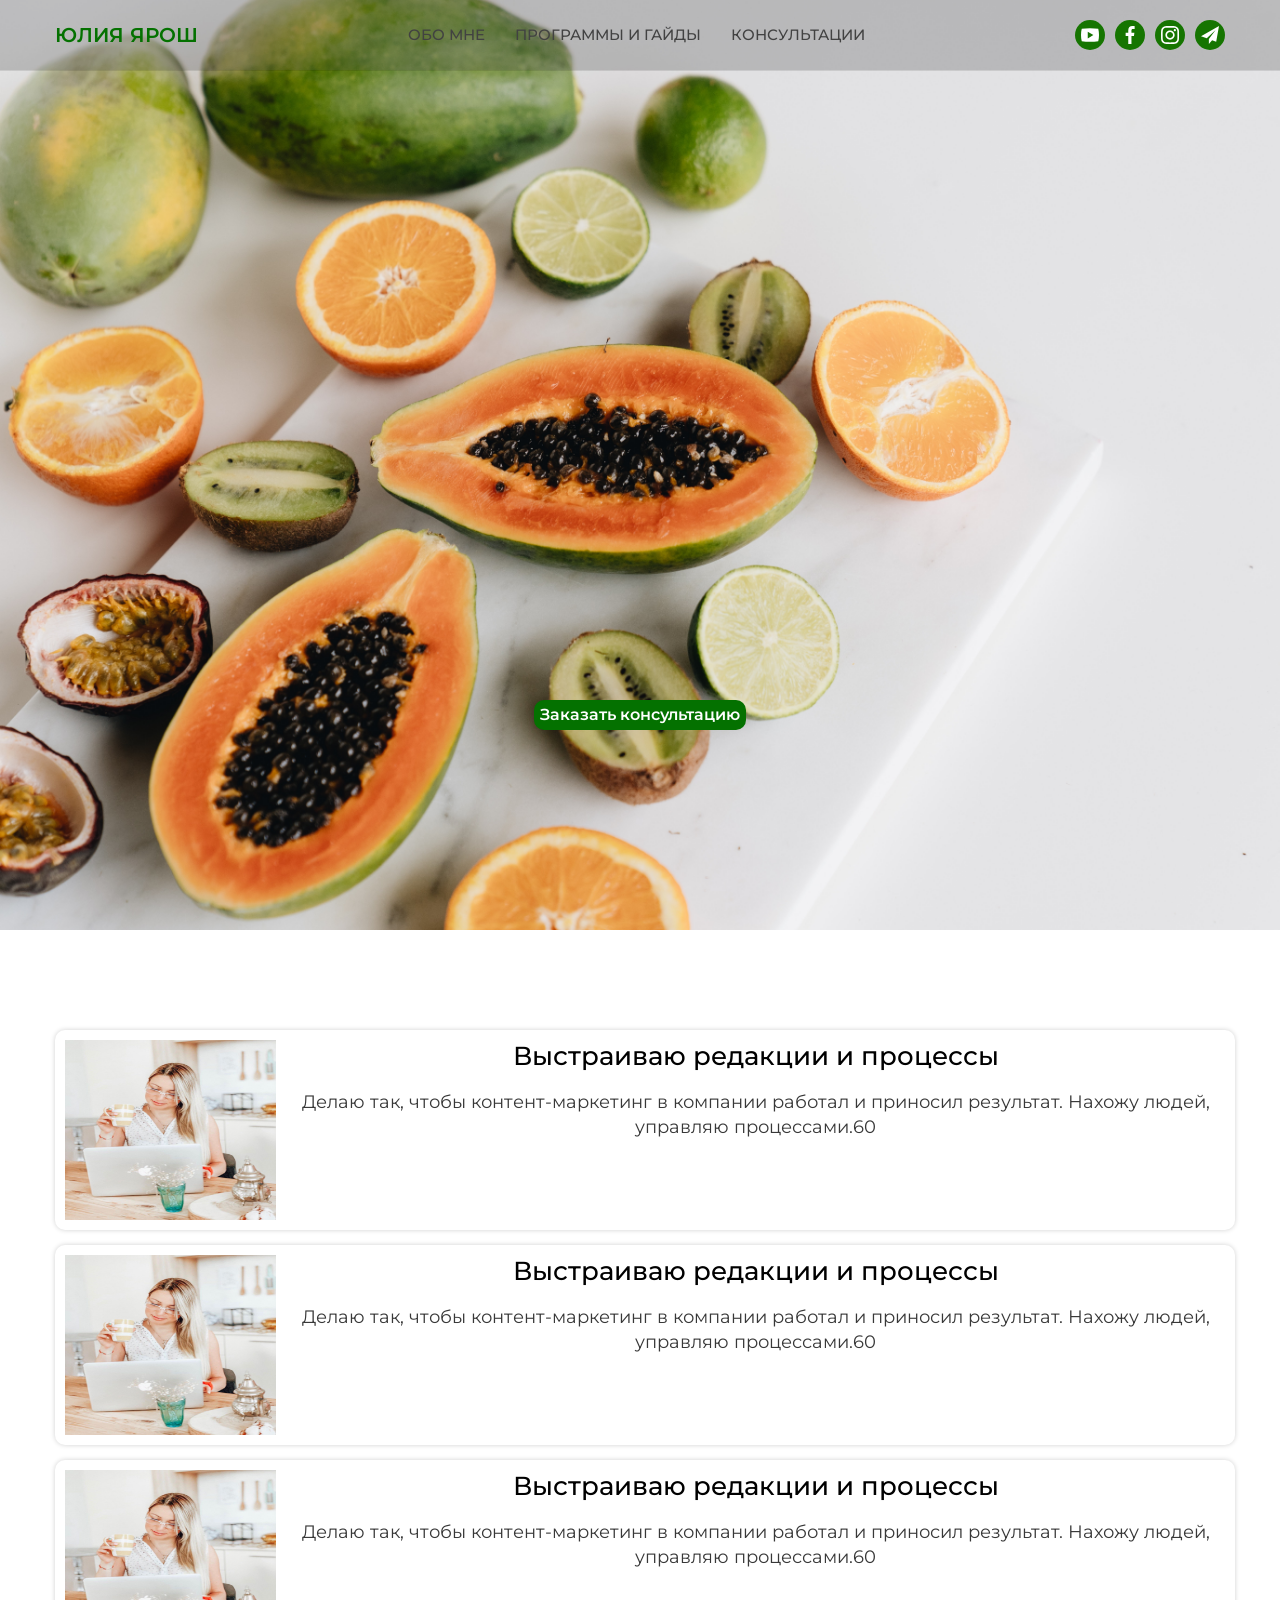
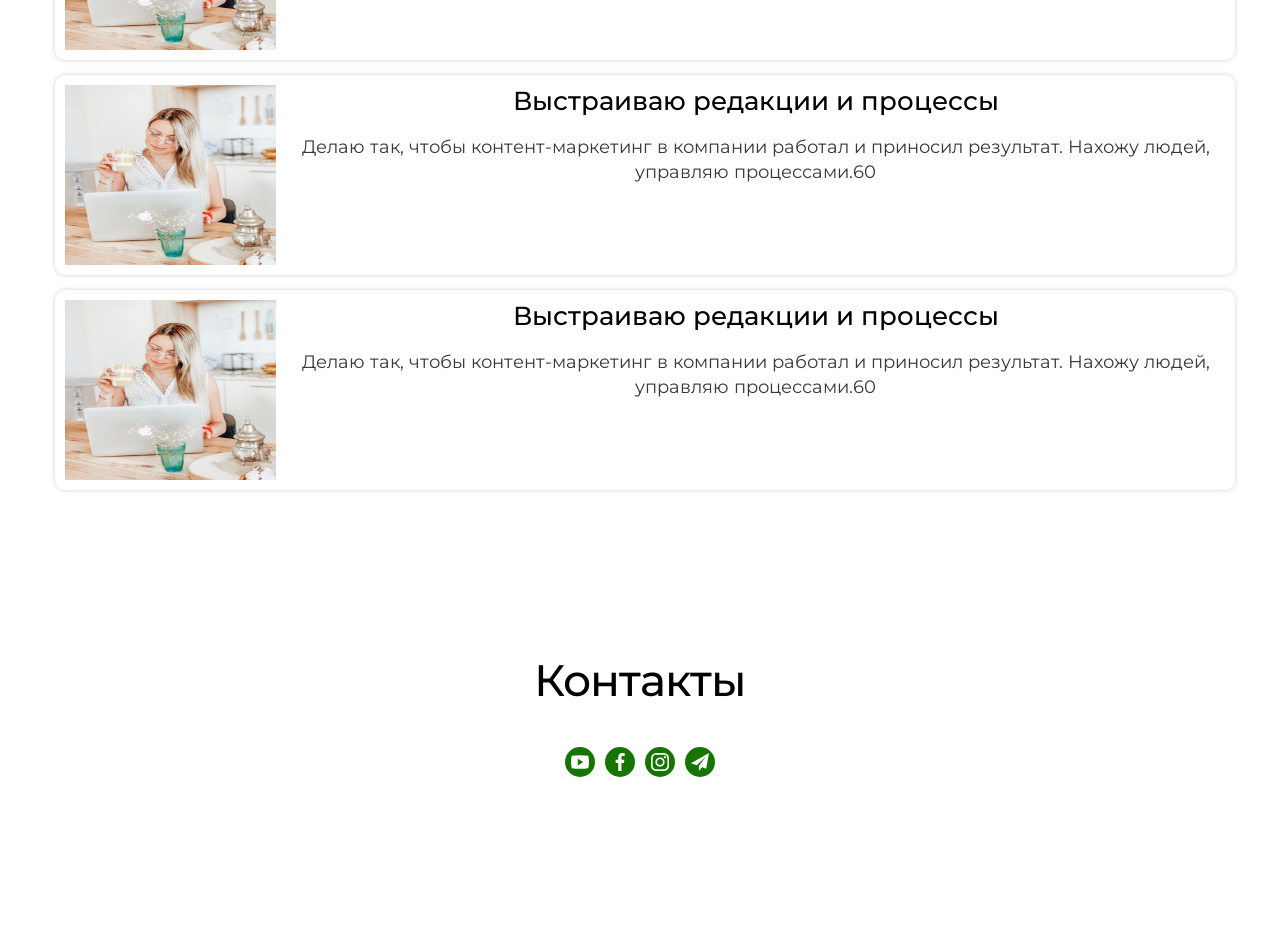
==== index.html @ 73c99894 "butt" ====
<!DOCTYPE html>
<html lang="ru">

<head>
    <meta charset="UTF-8">
    <meta name="viewport" content="width=device-width, initial-scale=1.0">
    <title>Nutrition</title>
    <link rel="preconnect" href="https://fonts.googleapis.com">
    <link rel="preconnect" href="https://fonts.gstatic.com" crossorigin>
    <link
        href="https://fonts.googleapis.com/css2?family=Montserrat:ital,wght@0,400;0,500;0,600;0,900;1,700&display=swap"
        rel="stylesheet">
    <link rel="stylesheet" href="./css/modern-normolize.css">
    <link rel="stylesheet" href="./css/main.css">
    <script defer src="./js/modal.js"></script>
    <script defer src="./js/menu.js"></script>
</head>

<body>
    <header>
        <div class="header">
            <div class="container head_content">
                <a class="logo" href="./index.html"> Юлия Ярош</a>
                <button class="head_mob_btn"
                type="button"> 
                    <svg class="svg_mob_menu" width="45px" height="35px">
                        <use href="./images/icon.svg#icon-menu">
                        </use>
                </svg></button>
                <ul class="head_nav_list">
                    <li class="head_nav_item">
                        <a class="head_nav_link" href="">Обо мне</a>
                    </li>
                    <li class="head_nav_item">
                        <a class="head_nav_link" href="#program">Программы и гайды</a>
                    </li>
                    <li class="head_nav_item">
                        <a class="head_nav_link" href="">Консультации</a>
                    </li>
                </ul>
                <ul class="head_soc_list">
                    <li class="head_soc_item">
                        <a class="head_soc_link" href="https://www.youtube.com/@doctor.yarosh"><svg width="20px"
                                height="18px">
                                <use class="head_soc_svg" href="./images/icon.svg#icon-youtube"></use>
                            </svg></a>
                    </li>
                    <li class="head_soc_item">
                        <a class="head_soc_link" href="https://www.facebook.com/profile.php?id=100004129544182"><svg
                                width="20px" height="18px">
                                <use href="./images/icon.svg#icon-facebook"></use>
                            </svg></a>
                    </li>
                    <li class="head_soc_item">
                        <a class="head_soc_link" href="https://www.instagram.com/doctor_yarosh_/"><svg width="20px"
                                height="18px">
                                <use href="./images/icon.svg#icon-instagram"></use>
                            </svg></a>
                    </li>
                    <li class="head_soc_item">
                        <a class="head_soc_link" href="https://t.me/doctor_juliya_yarosh">
                            <svg width="20px" height="18px">
                                <use href="./images/icon.svg#icon-telegram"></use>
                            </svg></a>
                    </li>
                </ul>
            </div>
        </div>
        <div class="mobil_menu_box is-hidden" >
            <button class="mob_menu_close"
            type="button">
                <svg width="33px" height="33px">
                    <use href="./images/icon.svg#icon-close-black"></use>
                </svg>
            </button>
           <a href="">Обо мне</a> 
           <a href="">Программы и гайды</a>
           <a href="">Консультации</a>
        </div>
    </header>
    <main>
        <section class="hero">
            <div class="container">
              <button class="hero_btn">
                Заказать консультацию
              </button>
            </div>
        </section>
        <div class="container">
             <section class="program">
                <h2 class="program_title" id="program"></h2>
                <a href="">
                <div class="main_card_program">
                    <img class="program_photo" src="./images/photo_2023-08-23_21-19-02.jpg" alt="">
                    <div class="program_text_box">
                    <h3 class="program_name">Выстраиваю редакции и процессы</h3>
                    <p class="program_text" >Делаю так, чтобы контент-маркетинг в компании работал и приносил результат. Нахожу людей, управляю процессами.60</p></div>
                </div></a>
                <a href="">
                    <div class="main_card_program">
                        <img class="program_photo" src="./images/photo_2023-08-23_21-19-02.jpg" alt="">
                        <div class="program_text_box">
                        <h3 class="program_name">Выстраиваю редакции и процессы</h3>
                        <p class="program_text" >Делаю так, чтобы контент-маркетинг в компании работал и приносил результат. Нахожу людей, управляю процессами.60</p></div>
                    </div></a><a href="">
                        <div class="main_card_program">
                            <img class="program_photo" src="./images/photo_2023-08-23_21-19-02.jpg" alt="">
                            <div class="program_text_box">
                            <h3 class="program_name">Выстраиваю редакции и процессы</h3>
                            <p class="program_text" >Делаю так, чтобы контент-маркетинг в компании работал и приносил результат. Нахожу людей, управляю процессами.60</p></div>
                        </div></a><a href="">
                            <div class="main_card_program">
                                <img class="program_photo" src="./images/photo_2023-08-23_21-19-02.jpg" alt="">
                                <div class="program_text_box">
                                <h3 class="program_name">Выстраиваю редакции и процессы</h3>
                                <p class="program_text" >Делаю так, чтобы контент-маркетинг в компании работал и приносил результат. Нахожу людей, управляю процессами.60</p></div>
                            </div></a><a href="">
                                <div class="main_card_program">
                                    <img class="program_photo" src="./images/photo_2023-08-23_21-19-02.jpg" alt="">
                                    <div class="program_text_box">
                                    <h3 class="program_name">Выстраиваю редакции и процессы</h3>
                                    <p class="program_text" >Делаю так, чтобы контент-маркетинг в компании работал и приносил результат. Нахожу людей, управляю процессами.60</p></div>
                                </div></a>

             </section>
        </div>
       
    </main> 
<footer class="footer">
    <div class="container">
        <h2 class="foot_title">Контакты</h2>
        <ul class="foot_soc_list">           
            <li class="foot_soc_item">
                <a class="foot_soc_link" href="https://www.youtube.com/@doctor.yarosh"><svg width="20px"
                        height="18px">
                        <use class="foot_soc_svg" href="./images/icon.svg#icon-youtube"></use>
                    </svg></a>
            </li>
            <li class="foot_soc_item">
                <a class="foot_soc_link" href="https://www.facebook.com/profile.php?id=100004129544182"><svg
                        width="20px" height="18px">
                        <use href="./images/icon.svg#icon-facebook"></use>
                    </svg></a>
            </li>
            <li class="foot_soc_item">
                <a class="foot_soc_link" href="https://www.instagram.com/doctor_yarosh_/"><svg width="20px"
                        height="18px">
                        <use href="./images/icon.svg#icon-instagram"></use>
                    </svg></a>
            </li>
            <li class="foot_soc_item">
                <a class="foot_soc_link" href="https://t.me/doctor_juliya_yarosh">
                    <svg width="20px" height="18px">
                        <use href="./images/icon.svg#icon-telegram"></use>
                    </svg></a>
            </li>
        </ul>
    </div>
</footer>

</body>

</html>
---- css/modern-normolize.css ----
/*! modern-normalize v1.1.0 | MIT License | https://github.com/sindresorhus/modern-normalize */

/*
Document
========
*/

/**
Use a better box model (opinionated).
*/

*,
::before,
::after {
	box-sizing: border-box;
}

/**
1. Correct the line height in all browsers.
2. Prevent adjustments of font size after orientation changes in iOS.
3. Use a more readable tab size (opinionated).
*/

html {
	line-height: 1.15; /* 1 */
	-webkit-text-size-adjust: 100%; /* 2 */
	-moz-tab-size: 4; /* 3 */
	tab-size: 4; /* 3 */
}

/*
Sections
========
*/

/**
1. Remove the margin in all browsers.
2. Improve consistency of default fonts in all browsers. (https://github.com/sindresorhus/modern-normalize/issues/3)
*/

body {
	margin: 0; /* 1 */
	font-family:
		system-ui,
		-apple-system, /* Firefox supports this but not yet `system-ui` */
		'Segoe UI',
		Roboto,
		Helvetica,
		Arial,
		sans-serif,
		'Apple Color Emoji',
		'Segoe UI Emoji'; /* 2 */
}

/*
Grouping content
================
*/

/**
1. Add the correct height in Firefox.
2. Correct the inheritance of border color in Firefox. (https://bugzilla.mozilla.org/show_bug.cgi?id=190655)
*/

hr {
	height: 0; /* 1 */
	color: inherit; /* 2 */
}

/*
Text-level semantics
====================
*/

/**
Add the correct text decoration in Chrome, Edge, and Safari.
*/

abbr[title] {
	text-decoration: underline dotted;
}

/**
Add the correct font weight in Edge and Safari.
*/

b,
strong {
	font-weight: bolder;
}

/**
1. Improve consistency of default fonts in all browsers. (https://github.com/sindresorhus/modern-normalize/issues/3)
2. Correct the odd 'em' font sizing in all browsers.
*/

code,
kbd,
samp,
pre {
	font-family:
		ui-monospace,
		SFMono-Regular,
		Consolas,
		'Liberation Mono',
		Menlo,
		monospace; /* 1 */
	font-size: 1em; /* 2 */
}

/**
Add the correct font size in all browsers.
*/

small {
	font-size: 80%;
}

/**
Prevent 'sub' and 'sup' elements from affecting the line height in all browsers.
*/

sub,
sup {
	font-size: 75%;
	line-height: 0;
	position: relative;
	vertical-align: baseline;
}

sub {
	bottom: -0.25em;
}

sup {
	top: -0.5em;
}

/*
Tabular data
============
*/

/**
1. Remove text indentation from table contents in Chrome and Safari. (https://bugs.chromium.org/p/chromium/issues/detail?id=999088, https://bugs.webkit.org/show_bug.cgi?id=201297)
2. Correct table border color inheritance in all Chrome and Safari. (https://bugs.chromium.org/p/chromium/issues/detail?id=935729, https://bugs.webkit.org/show_bug.cgi?id=195016)
*/

table {
	text-indent: 0; /* 1 */
	border-color: inherit; /* 2 */
}

/*
Forms
=====
*/

/**
1. Change the font styles in all browsers.
2. Remove the margin in Firefox and Safari.
*/

button,
input,
optgroup,
select,
textarea {
	font-family: inherit; /* 1 */
	font-size: 100%; /* 1 */
	line-height: 1.15; /* 1 */
	margin: 0; /* 2 */
}

/**
Remove the inheritance of text transform in Edge and Firefox.
*/

button,
select {
	text-transform: none;
}

/**
Correct the inability to style clickable types in iOS and Safari.
*/

button,
[type='button'],
[type='reset'],
[type='submit'] {
	-webkit-appearance: button;
}

/**
Remove the inner border and padding in Firefox.
*/

::-moz-focus-inner {
	border-style: none;
	padding: 0;
}

/**
Restore the focus styles unset by the previous rule.
*/

:-moz-focusring {
	outline: 1px dotted ButtonText;
}

/**
Remove the additional ':invalid' styles in Firefox.
See: https://github.com/mozilla/gecko-dev/blob/2f9eacd9d3d995c937b4251a5557d95d494c9be1/layout/style/res/forms.css#L728-L737
*/

:-moz-ui-invalid {
	box-shadow: none;
}

/**
Remove the padding so developers are not caught out when they zero out 'fieldset' elements in all browsers.
*/

legend {
	padding: 0;
}

/**
Add the correct vertical alignment in Chrome and Firefox.
*/

progress {
	vertical-align: baseline;
}

/**
Correct the cursor style of increment and decrement buttons in Safari.
*/

::-webkit-inner-spin-button,
::-webkit-outer-spin-button {
	height: auto;
}

/**
1. Correct the odd appearance in Chrome and Safari.
2. Correct the outline style in Safari.
*/

[type='search'] {
	-webkit-appearance: textfield; 
	outline-offset: -2px; 
}

/**
Remove the inner padding in Chrome and Safari on macOS.
*/

::-webkit-search-decoration {
	-webkit-appearance: none;
}

/**
1. Correct the inability to style clickable types in iOS and Safari.
2. Change font properties to 'inherit' in Safari.
*/

::-webkit-file-upload-button {
	-webkit-appearance: button; /* 1 */
	font: inherit; /* 2 */
}

/*
Interactive
===========
*/

/*
Add the correct display in Chrome and Safari.
*/

summary {
	display: list-item;
}
---- css/main.css ----
@charset "UTF-8";
*,
*::before,
*::after {
  box-sizing: border-box;
}

p,
h1,
h2,
h3,
h4,
h5,
h6 {
  margin: 0px;
}

ul {
  margin: 0px;
  padding: 0px;
}

img {
  display: block;
  max-width: 100%;
  width: 100%;
  height: auto;
}

span {
  font-family: "Raleway", sans-serif;
  font-weight: bold;
  font-size: 26px;
  line-height: 1.19;
  color: var(--blaсk-color);
  transition: color 250ms cubic-bezier(0.4, 0, 0.2, 1);
}

/* Шрифты на бади*/
body {
  font-family: "Montserrat", sans-serif;
  color: var(--black-color);
}

a {
  text-decoration: none;
}

li {
  list-style: none;
}

button {
  cursor: pointer;
  border: none;
}

.flex {
  display: flex;
}

.is-hidden {
  display: none !important;
}

.container {
  width: 100%;
  padding-left: 15px;
  padding-right: 15px;
  margin: auto;
}
@media screen and (min-width: 360px) {
  .container {
    width: 360px;
  }
}
@media screen and (min-width: 768px) {
  .container {
    width: 768px;
  }
}
@media screen and (min-width: 1200px) {
  .container {
    width: 1200px;
  }
}

.header {
  width: 100%;
  position: fixed;
  outline: 1px solid rgba(0, 0, 0, 0.1);
  background: rgba(66, 66, 66, 0.2549019608);
}

.head_content {
  padding-top: 20px;
  padding-bottom: 20px;
  display: flex;
  align-items: center;
  justify-content: space-between;
}

.logo {
  color: #047100;
  font-size: 15px;
  font-weight: 600;
}
@media screen and (min-width: 768px) {
  .logo {
    font-size: 20px;
    line-height: 1.5; /* 178.571% */
    text-transform: uppercase;
  }
}

.head_mob_btn {
  display: flex;
  background-color: inherit;
}
@media screen and (min-width: 768px) {
  .head_mob_btn {
    display: none;
  }
}
.head_mob_btn:hover, .head_mob_btn:focus {
  fill: #047100;
  transition: background-color 250ms cubic-bezier(0.4, 0, 0.2, 1), outline 250ms cubic-bezier(0.4, 0, 0.2, 1);
}

@media screen and (min-width: 768px) {
  .svg_mob_menu {
    display: none;
  }
}

.head_nav_list {
  display: none;
}
@media screen and (min-width: 768px) {
  .head_nav_list {
    display: flex;
    gap: 20px;
  }
}
@media screen and (min-width: 1200px) {
  .head_nav_list {
    gap: 30px;
  }
}

.head_nav_link {
  color: #424242;
  transition: color 250ms cubic-bezier(0.4, 0, 0.2, 1);
}
@media screen and (min-width: 768px) {
  .head_nav_link {
    font-size: 10px;
    font-weight: 500;
    line-height: 0.56; /* 178.571% */
    text-transform: uppercase;
  }
  .head_nav_link:hover {
    color: #047100;
  }
}
@media screen and (min-width: 1200px) {
  .head_nav_link {
    font-size: 15px;
  }
}

.head_soc_list {
  display: none;
}
@media screen and (min-width: 768px) {
  .head_soc_list {
    display: flex;
    gap: 10px;
    margin-right: 0px;
  }
}

.head_soc_link {
  width: 30px;
  height: 30px;
  border-radius: 50%;
  display: flex;
  background-color: rgb(22, 117, 1);
  align-items: center;
  justify-content: center;
  fill: rgb(255, 255, 255);
  transition: background-color 250ms cubic-bezier(0.4, 0, 0.2, 1), outline 250ms cubic-bezier(0.4, 0, 0.2, 1);
}
.head_soc_link:hover, .head_soc_link:focus {
  background-color: rgb(255, 255, 255);
  fill: rgb(22, 117, 1);
  border: 1px solid rgb(22, 117, 1);
}

.hero {
  padding-top: 400px;
  padding-bottom: 200px;
  background-image: url(../../images/hero-img.jpg);
  background-size: cover;
}
@media screen and (min-width: 768px) {
  .hero {
    padding-top: 700px;
  }
}

.hero_btn {
  margin: 0 auto;
  display: block;
  height: 30px;
  border-radius: 10px;
  font-weight: 600;
  background-color: #047100;
  color: white;
  transition: background-color 250ms cubic-bezier(0.4, 0, 0.2, 1), outline 250ms cubic-bezier(0.4, 0, 0.2, 1);
}
.hero_btn:hover, .hero_btn:focus {
  background-color: white;
  color: #047100;
}

.mobil_menu_box {
  right: 0px;
  display: flex;
  flex-direction: column;
  padding: 15px;
  position: fixed;
  max-width: 360px;
  height: 500px;
  background-color: #ffffff;
}

.mob_menu_close {
  background-color: inherit;
  align-items: center;
  display: flex;
  width: 40px;
  height: 40px;
  margin-left: auto;
  margin-right: 0;
}

.program {
  padding-top: 100px;
}

.main_card_program {
  border-radius: 10px;
  margin-bottom: 15px;
  padding: 10px;
  width: 330px;
  box-shadow: 0px 0px 5px 0px rgb(209, 209, 209);
}
@media screen and (min-width: 768px) {
  .main_card_program {
    display: flex;
    width: 730px;
    height: 200px;
  }
}
@media screen and (min-width: 1200px) {
  .main_card_program {
    width: 1180px;
  }
}
.main_card_program:hover {
  box-shadow: 0px 0px 20px 0px rgba(170, 182, 0, 0.5137254902);
}

.program_photo {
  width: 100%;
  height: auto;
  margin-bottom: 16px;
}
@media screen and (min-width: 1200px) {
  .program_photo {
    width: 260px;
    margin-bottom: 0;
  }
}

.program_text_box {
  padding-left: 10px;
}

.program_name {
  margin-bottom: 16px;
  color: #000;
  text-align: center;
  font-size: 20px;
  line-height: 130%;
  /* 26px */
}
@media screen and (min-width: 768px) {
  .program_name {
    font-size: 26px;
    font-weight: 500;
    line-height: 130%;
  }
}

.program_text {
  color: #383838;
  text-align: center;
  font-size: 15px;
  line-height: 140%;
}
@media screen and (min-width: 768px) {
  .program_text {
    font-size: 18px;
    line-height: 140%;
  }
}

.footer {
  padding-top: 60px;
  padding-bottom: 60px;
}
@media screen and (min-width: 768px) {
  .footer {
    padding-top: 148px;
    padding-bottom: 148px;
  }
}

.foot_title {
  color: #000;
  text-align: center;
  font-size: 34px;
  font-weight: 500;
  line-height: normal;
  letter-spacing: -0.68px;
  margin-bottom: 40px;
}
@media screen and (min-width: 768px) {
  .foot_title {
    font-size: 44px;
    font-weight: 500;
    letter-spacing: -0.88px;
  }
}

.foot_soc_list {
  display: flex;
  justify-content: center;
  gap: 10px;
}
@media screen and (min-width: 768px) {
  .foot_soc_list {
    gap: 10px;
    margin-right: 0px;
  }
}

.foot_soc_link {
  width: 30px;
  height: 30px;
  border-radius: 50%;
  display: flex;
  background-color: rgb(22, 117, 1);
  align-items: center;
  justify-content: center;
  fill: rgb(255, 255, 255);
  transition: background-color 250ms cubic-bezier(0.4, 0, 0.2, 1), outline 250ms cubic-bezier(0.4, 0, 0.2, 1);
}
.foot_soc_link:hover, .foot_soc_link:focus {
  background-color: rgb(255, 255, 255);
  fill: rgb(22, 117, 1);
  border: 1px solid rgb(22, 117, 1);
}/*# sourceMappingURL=main.css.map */
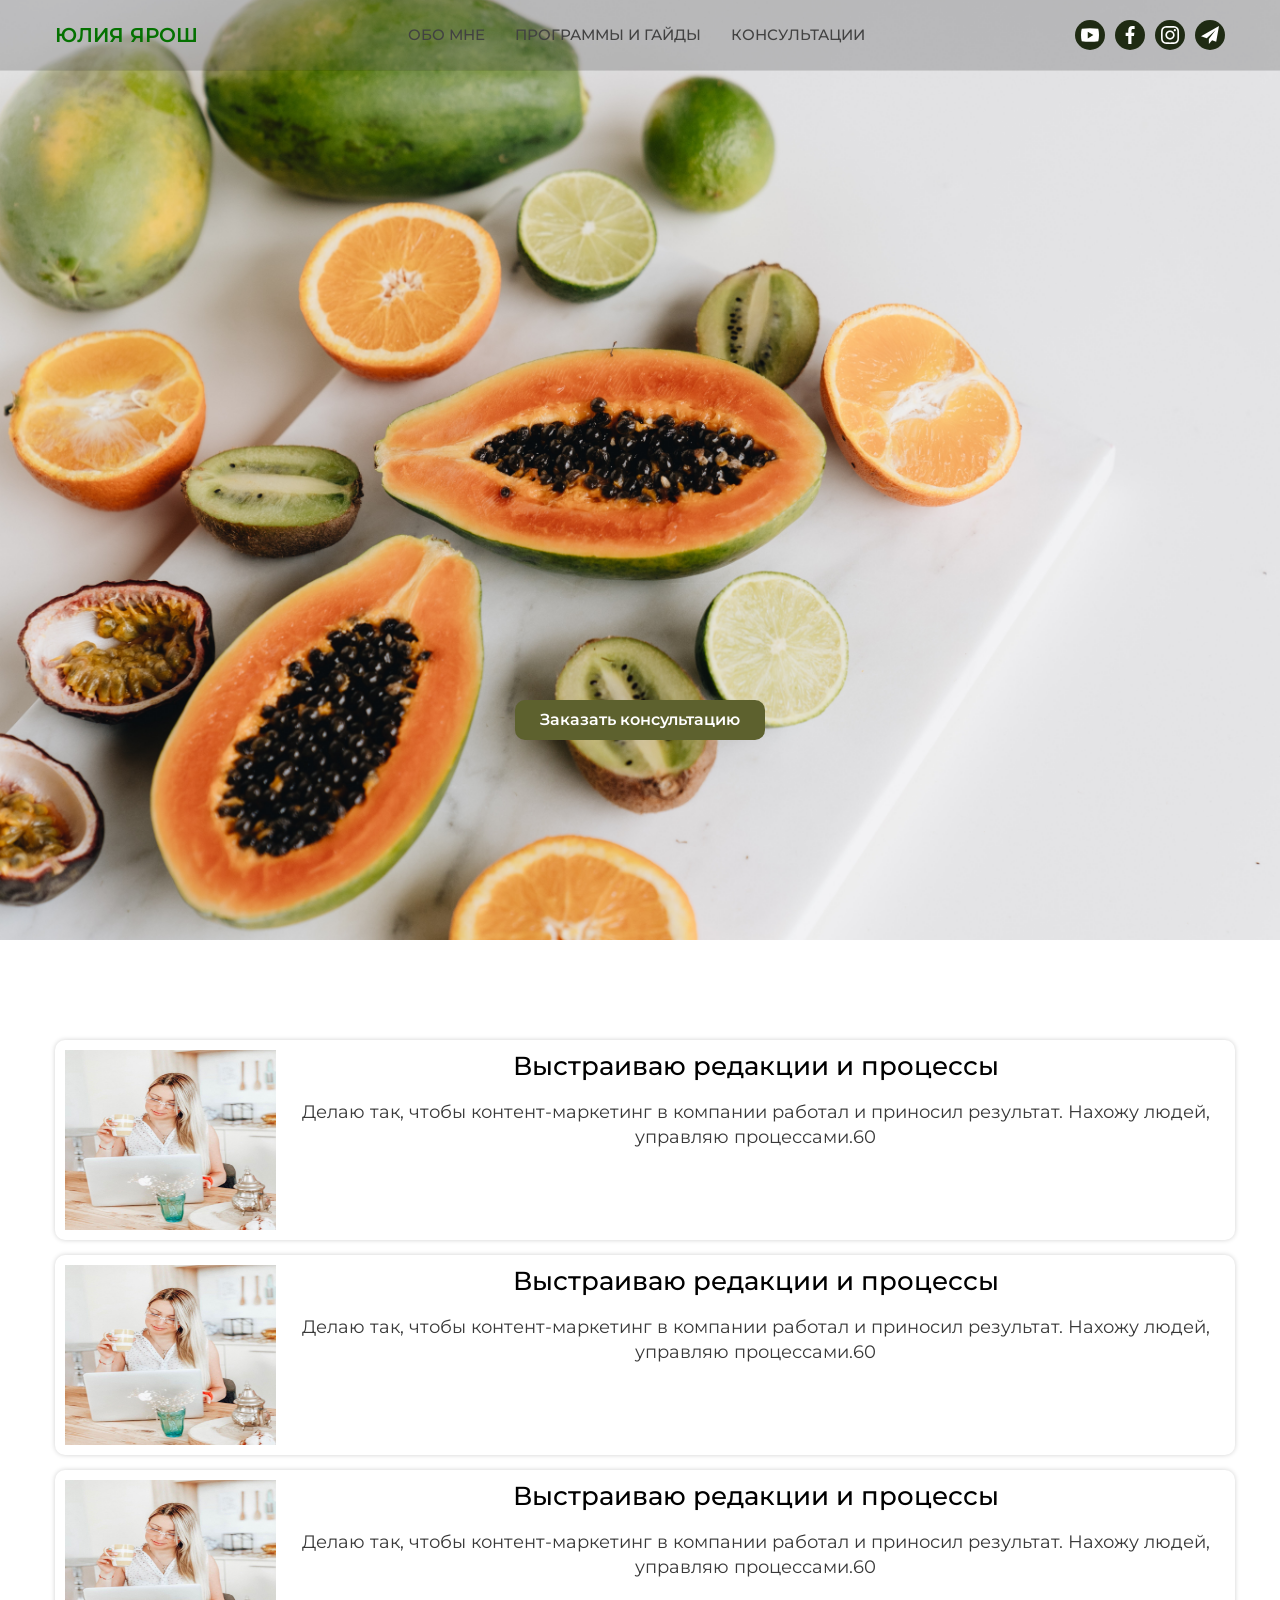
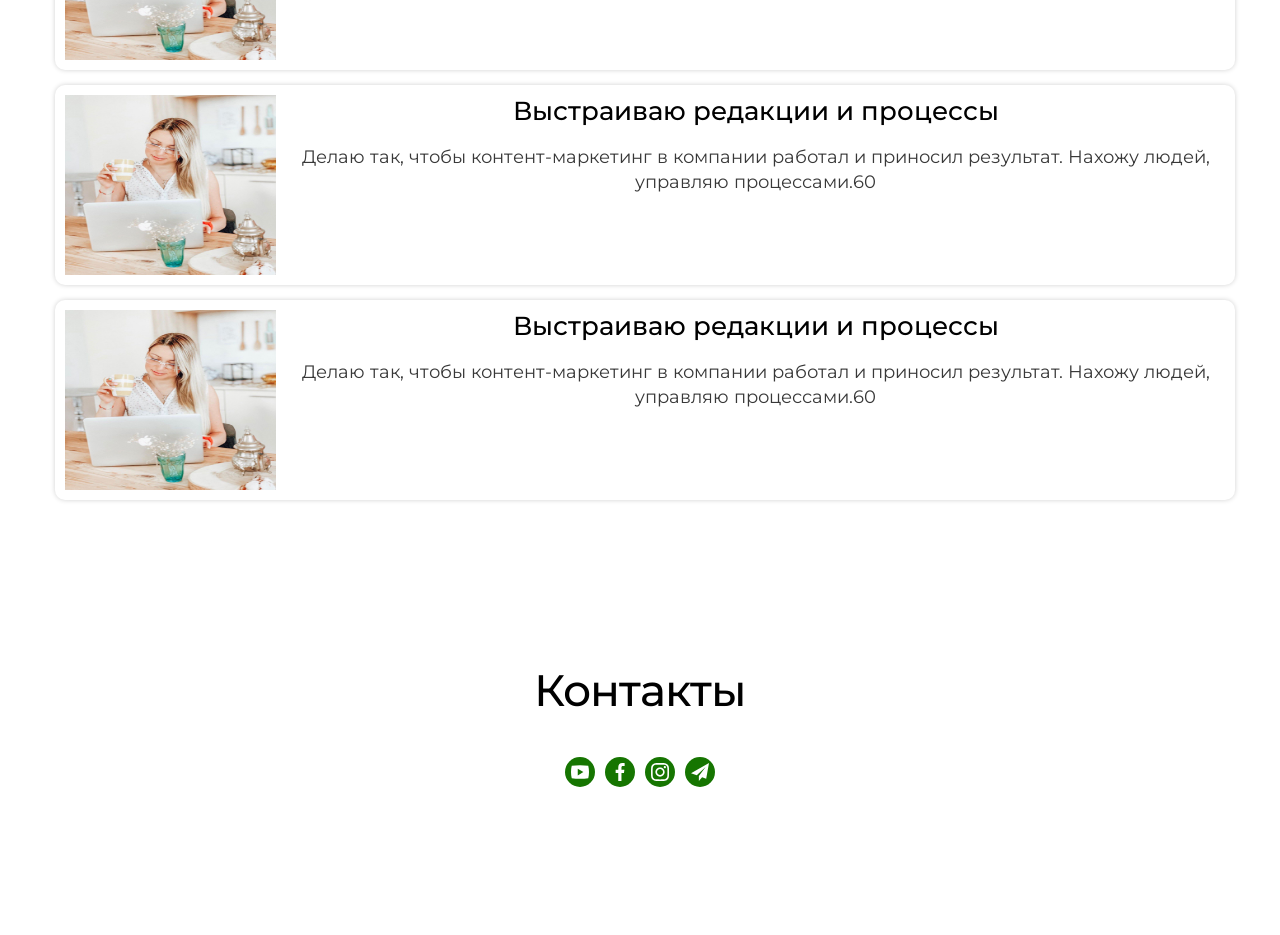
==== commit c7f54d88: ",kl" ====
--- a/index.html
+++ b/index.html
@@ -69,13 +69,45 @@
         <div class="mobil_menu_box is-hidden" >
             <button class="mob_menu_close"
             type="button">
-                <svg width="33px" height="33px">
+                <svg width="45px" height="45px">
                     <use href="./images/icon.svg#icon-close-black"></use>
                 </svg>
             </button>
-           <a href="">Обо мне</a> 
-           <a href="">Программы и гайды</a>
-           <a href="">Консультации</a>
+            <ul class="mob_menu_list">
+                <li class="mob_menu_item">
+                    <a class="mob_menu_link" href="">Обо мне</a></li>
+                <li class="mob_menu_item">
+                    <a class="mob_menu_link" href="#program">Программы и гайды</a></li>
+                <li class="mob_menu_item">
+                    <a class="mob_menu_link" href="">Консультации</a></li>
+            </ul>
+            
+           <ul class="foot_soc_list mob_menu_social">           
+            <li class="foot_soc_item">
+                <a class="foot_soc_link" href="https://www.youtube.com/@doctor.yarosh"><svg width="20px"
+                        height="18px">
+                        <use class="foot_soc_svg" href="./images/icon.svg#icon-youtube"></use>
+                    </svg></a>
+            </li>
+            <li class="foot_soc_item">
+                <a class="foot_soc_link" href="https://www.facebook.com/profile.php?id=100004129544182"><svg
+                        width="20px" height="18px">
+                        <use href="./images/icon.svg#icon-facebook"></use>
+                    </svg></a>
+            </li>
+            <li class="foot_soc_item">
+                <a class="foot_soc_link" href="https://www.instagram.com/doctor_yarosh_/"><svg width="20px"
+                        height="18px">
+                        <use href="./images/icon.svg#icon-instagram"></use>
+                    </svg></a>
+            </li>
+            <li class="foot_soc_item">
+                <a class="foot_soc_link" href="https://t.me/doctor_juliya_yarosh">
+                    <svg width="20px" height="18px">
+                        <use href="./images/icon.svg#icon-telegram"></use>
+                    </svg></a>
+            </li>
+        </ul>
         </div>
     </header>
     <main>
@@ -86,6 +118,9 @@
               </button>
             </div>
         </section>
+        <div class="container">
+            
+        </div>
         <div class="container">
              <section class="program">
                 <h2 class="program_title" id="program"></h2>
--- a/css/main.css
+++ b/css/main.css
@@ -85,6 +85,14 @@
   }
 }
 
+:root {
+  --black-color: #000602;
+  --green-color: #1f2b13;
+  --green-color2:#5d612e;
+  --hover-color: #d4903b;
+  --hover-color2: #a94803;
+}
+
 .header {
   width: 100%;
   position: fixed;
@@ -113,26 +121,6 @@
   }
 }
 
-.head_mob_btn {
-  display: flex;
-  background-color: inherit;
-}
-@media screen and (min-width: 768px) {
-  .head_mob_btn {
-    display: none;
-  }
-}
-.head_mob_btn:hover, .head_mob_btn:focus {
-  fill: #047100;
-  transition: background-color 250ms cubic-bezier(0.4, 0, 0.2, 1), outline 250ms cubic-bezier(0.4, 0, 0.2, 1);
-}
-
-@media screen and (min-width: 768px) {
-  .svg_mob_menu {
-    display: none;
-  }
-}
-
 .head_nav_list {
   display: none;
 }
@@ -185,7 +173,7 @@
   height: 30px;
   border-radius: 50%;
   display: flex;
-  background-color: rgb(22, 117, 1);
+  background-color: var(--green-color);
   align-items: center;
   justify-content: center;
   fill: rgb(255, 255, 255);
@@ -212,16 +200,37 @@
 .hero_btn {
   margin: 0 auto;
   display: block;
-  height: 30px;
+  height: 40px;
+  width: 250px;
   border-radius: 10px;
   font-weight: 600;
-  background-color: #047100;
+  background-color: var(--green-color2);
   color: white;
   transition: background-color 250ms cubic-bezier(0.4, 0, 0.2, 1), outline 250ms cubic-bezier(0.4, 0, 0.2, 1);
 }
 .hero_btn:hover, .hero_btn:focus {
-  background-color: white;
-  color: #047100;
+  background-color: var(--hover-color2);
+  color: white;
+}
+
+.head_mob_btn {
+  display: flex;
+  background-color: inherit;
+}
+@media screen and (min-width: 768px) {
+  .head_mob_btn {
+    display: none;
+  }
+}
+.head_mob_btn:hover, .head_mob_btn:focus {
+  fill: #047100;
+  transition: fill 250ms cubic-bezier(0.4, 0, 0.2, 1), outline 250ms cubic-bezier(0.4, 0, 0.2, 1);
+}
+
+@media screen and (min-width: 768px) {
+  .svg_mob_menu {
+    display: none;
+  }
 }
 
 .mobil_menu_box {
@@ -230,8 +239,8 @@
   flex-direction: column;
   padding: 15px;
   position: fixed;
-  max-width: 360px;
-  height: 500px;
+  width: 340px;
+  height: 100vh;
   background-color: #ffffff;
 }
 
@@ -239,10 +248,28 @@
   background-color: inherit;
   align-items: center;
   display: flex;
-  width: 40px;
-  height: 40px;
   margin-left: auto;
   margin-right: 0;
+}
+.mob_menu_close:hover, .mob_menu_close:focus {
+  fill: #047100;
+  transition: fill 250ms cubic-bezier(0.4, 0, 0.2, 1), outline 250ms cubic-bezier(0.4, 0, 0.2, 1);
+}
+
+.mob_menu_item + .mob_menu_item {
+  margin-top: 10px;
+}
+
+.mob_menu_link {
+  color: #818181;
+  font-size: 14px;
+  line-height: 25px; /* 178.571% */
+  text-transform: uppercase;
+}
+
+.mob_menu_social {
+  margin-top: auto;
+  margin-bottom: 0;
 }
 
 .program {
@@ -273,7 +300,8 @@
 }
 
 .program_photo {
-  width: 100%;
+  margin: 0 auto;
+  width: 100px;
   height: auto;
   margin-bottom: 16px;
 }
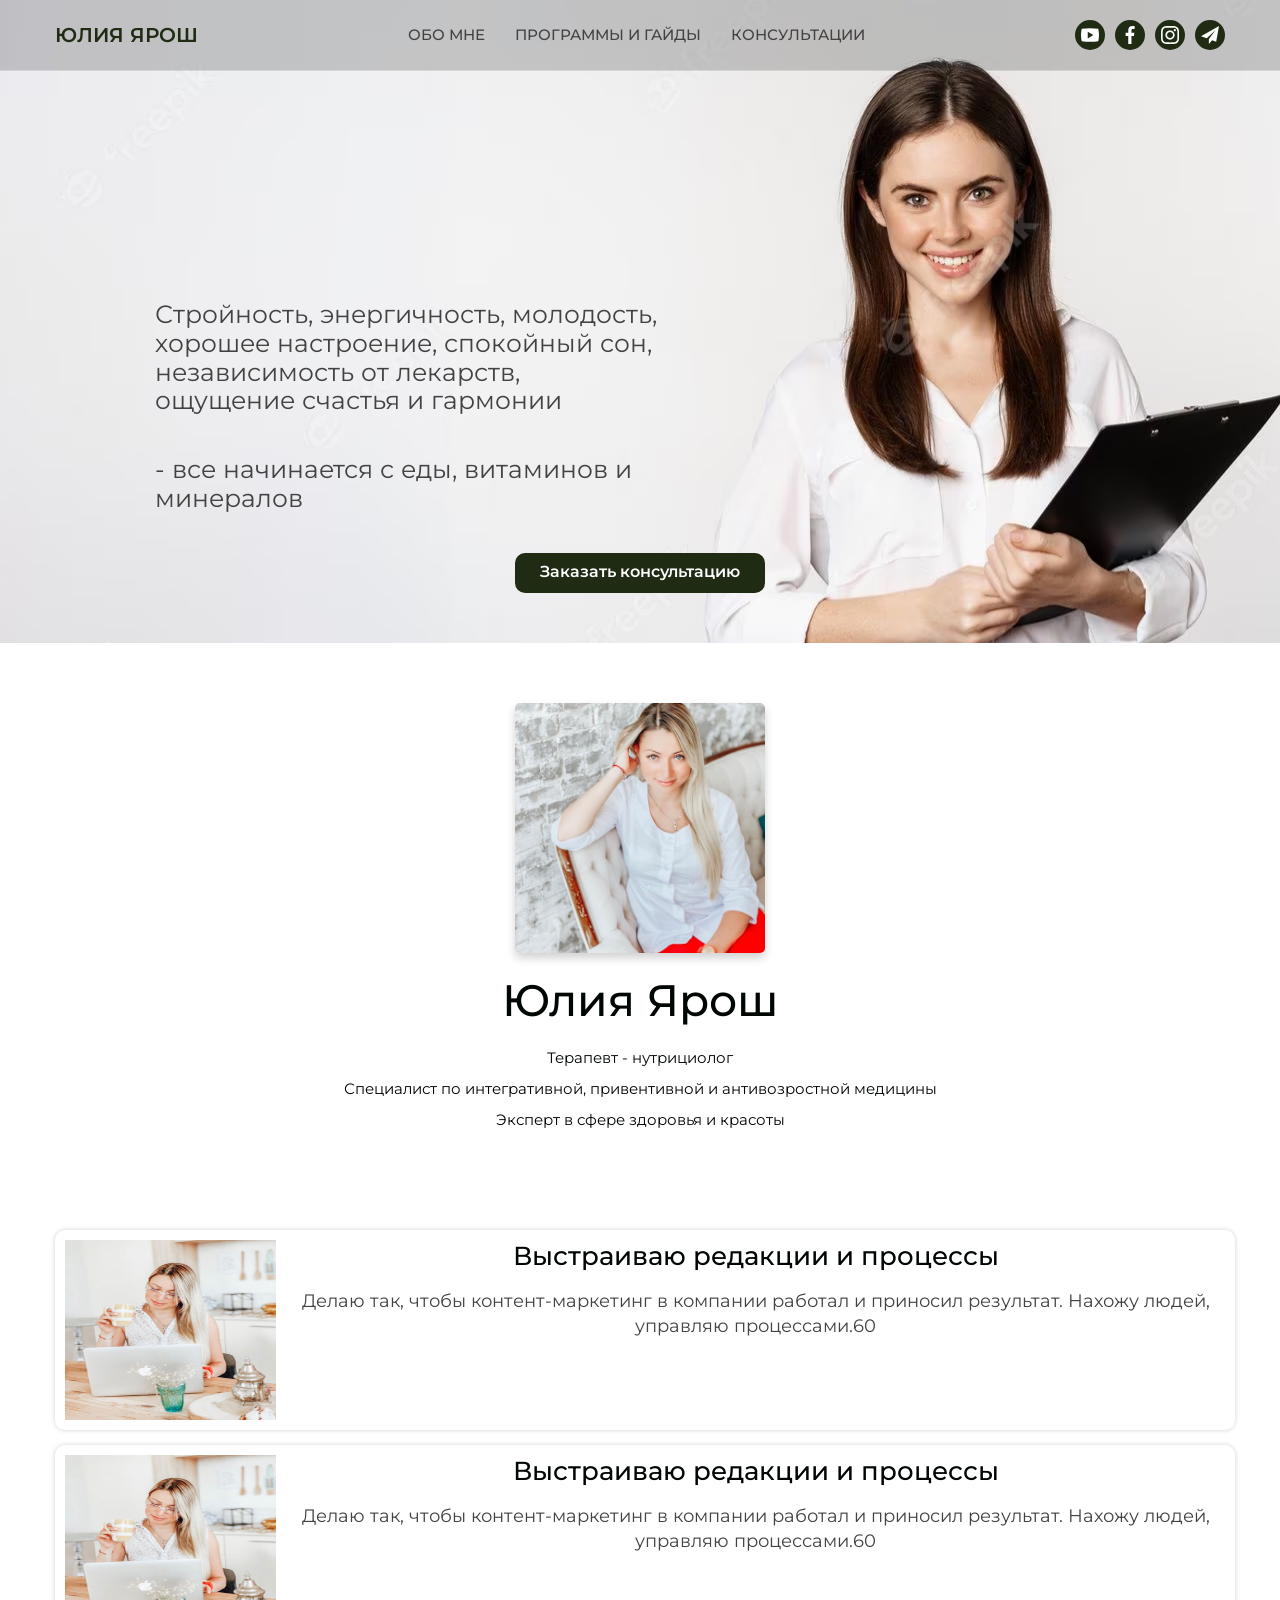
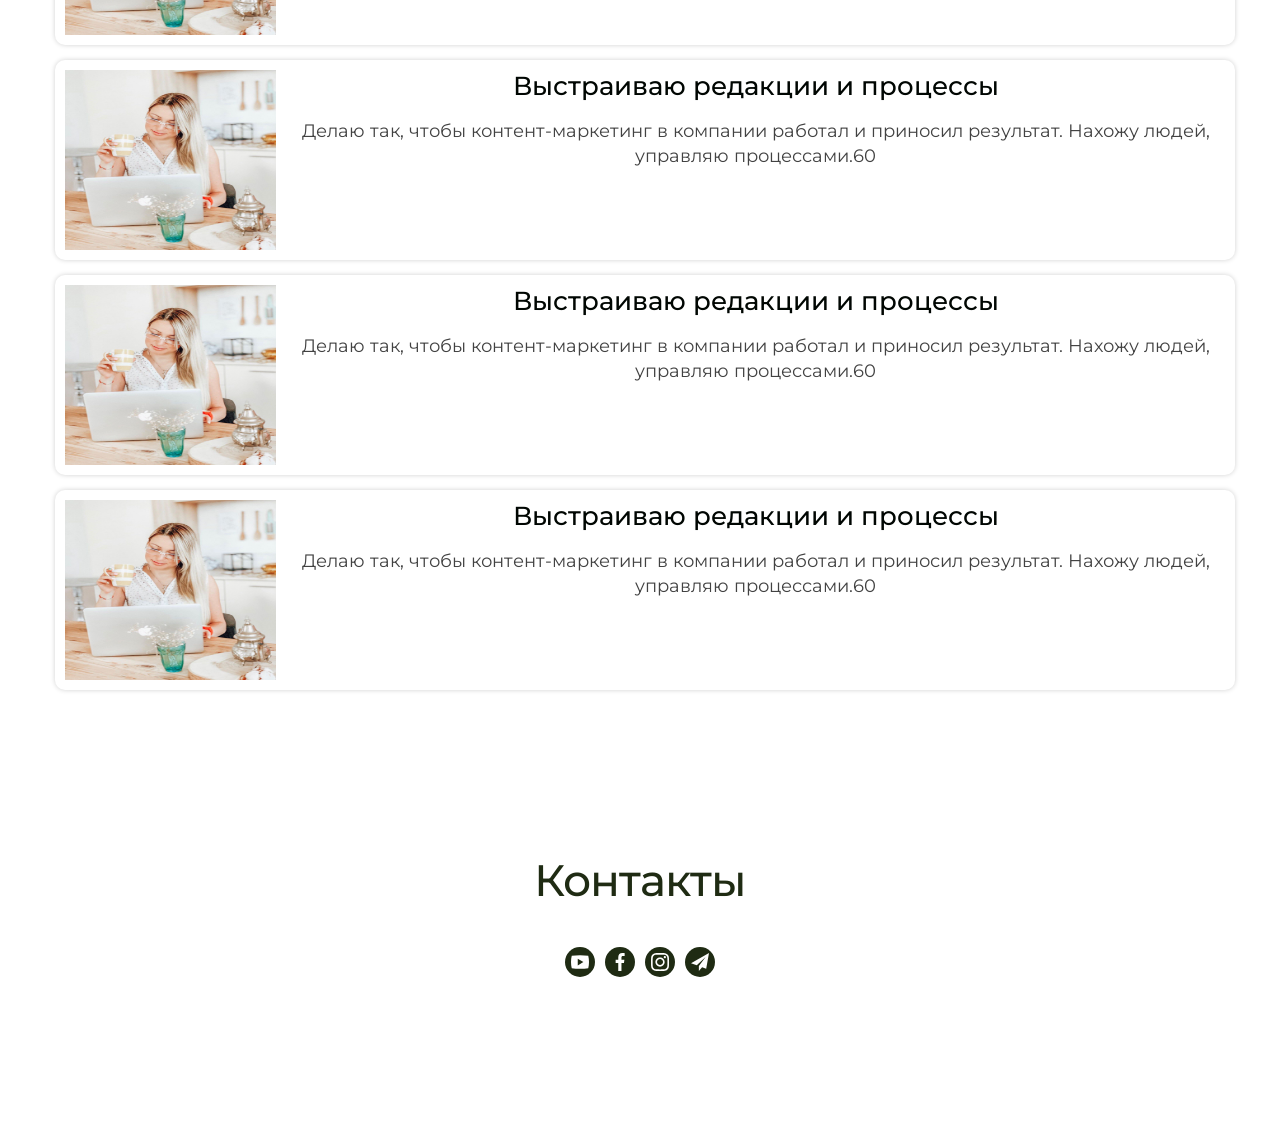
==== commit 4d6b744b: "hero" ====
--- a/index.html
+++ b/index.html
@@ -113,20 +113,35 @@
     <main>
         <section class="hero">
             <div class="container">
+                <p class="hero_text_top">  Стройность, энергичность, молодость, 
+                    <br> хорошее настроение, спокойный сон, 
+                    <br>независимость от лекарств, 
+                    <br>ощущение счастья и гармонии 
+                    <p class="hero_text_bot"> - все начинается с еды, витаминов и минералов</p>
               <button class="hero_btn">
                 Заказать консультацию
               </button>
             </div>
         </section>
         <div class="container">
-            
+            <section class="about">
+                
+                <img class="about_photo" src="./images/photo_2023-08-23_21-19-19.jpg" alt="">
+                <h2 class="about_title">Юлия Ярош</h2>
+                <ul class="about_list">
+                    <li class="about_item">Терапевт - нутрициолог</li>
+                    <li class="about_item">Специалист по интегративной, привентивной и антивозростной медицины</li>
+                    <li class="about_item">Эксперт в сфере здоровья и красоты</li>
+                </ul>
+                
+            </section>
         </div>
         <div class="container">
-             <section class="program">
-                <h2 class="program_title" id="program"></h2>
+             <section class="program" id="program">
+
                 <a href="">
                 <div class="main_card_program">
-                    <img class="program_photo" src="./images/photo_2023-08-23_21-19-02.jpg" alt="">
+                    <img class="program_photo" src="./images/photo_2023-08-23_21-19-02.jpg" alt="фото доктора">
                     <div class="program_text_box">
                     <h3 class="program_name">Выстраиваю редакции и процессы</h3>
                     <p class="program_text" >Делаю так, чтобы контент-маркетинг в компании работал и приносил результат. Нахожу людей, управляю процессами.60</p></div>
--- a/css/main.css
+++ b/css/main.css
@@ -87,17 +87,22 @@
 
 :root {
   --black-color: #000602;
+  --grey-color: #424242;
   --green-color: #1f2b13;
   --green-color2:#5d612e;
   --hover-color: #d4903b;
   --hover-color2: #a94803;
+  --white-color: #ffff;
+  --background-color-header: #42424241;
+  --outline-header:rgba(0, 0, 0, 0.1);
+  --box-shadow-program: rgb(209, 209, 209);
 }
 
 .header {
   width: 100%;
   position: fixed;
-  outline: 1px solid rgba(0, 0, 0, 0.1);
-  background: rgba(66, 66, 66, 0.2549019608);
+  outline: 1px solid var(--outline-header);
+  background: var(--background-color-header);
 }
 
 .head_content {
@@ -109,7 +114,7 @@
 }
 
 .logo {
-  color: #047100;
+  color: var(--green-color);
   font-size: 15px;
   font-weight: 600;
 }
@@ -137,7 +142,7 @@
 }
 
 .head_nav_link {
-  color: #424242;
+  color: var(--grey-color);
   transition: color 250ms cubic-bezier(0.4, 0, 0.2, 1);
 }
 @media screen and (min-width: 768px) {
@@ -147,8 +152,8 @@
     line-height: 0.56; /* 178.571% */
     text-transform: uppercase;
   }
-  .head_nav_link:hover {
-    color: #047100;
+  .head_nav_link:hover, .head_nav_link:focus {
+    color: var(--hover-color);
   }
 }
 @media screen and (min-width: 1200px) {
@@ -176,24 +181,70 @@
   background-color: var(--green-color);
   align-items: center;
   justify-content: center;
-  fill: rgb(255, 255, 255);
+  fill: var(--white-color);
   transition: background-color 250ms cubic-bezier(0.4, 0, 0.2, 1), outline 250ms cubic-bezier(0.4, 0, 0.2, 1);
 }
 .head_soc_link:hover, .head_soc_link:focus {
-  background-color: rgb(255, 255, 255);
-  fill: rgb(22, 117, 1);
-  border: 1px solid rgb(22, 117, 1);
+  background-color: var(--white-color);
+  fill: var(--hover-color);
+  border: 2px solid var(--hover-color);
 }
 
 .hero {
-  padding-top: 400px;
-  padding-bottom: 200px;
-  background-image: url(../../images/hero-img.jpg);
-  background-size: cover;
+  padding-top: 300px;
+  padding-bottom: 50px;
+  background-image: url(../../images/corporate-woman-businesswoman-holding-clipboard-with-documents-in-office-smiling-at-camera-white-bac_1258-124562.avif);
+  background-position: 70% 0;
+  background-repeat: no-repeat;
 }
 @media screen and (min-width: 768px) {
   .hero {
-    padding-top: 700px;
+    padding-top: 300px;
+    background-size: auto;
+  }
+}
+@media screen and (min-width: 1200px) {
+  .hero {
+    padding-top: 300px;
+  }
+}
+
+.hero_text_top {
+  width: 300px;
+  color: var(--grey-color);
+  font-size: 18px;
+  margin-bottom: 40px;
+}
+@media screen and (min-width: 768px) {
+  .hero_text_top {
+    font-size: 25px;
+    width: 350px;
+  }
+}
+@media screen and (min-width: 1200px) {
+  .hero_text_top {
+    margin-left: 100px;
+    width: 600px;
+  }
+}
+
+.hero_text_bot {
+  width: 300px;
+  color: var(--grey-color);
+  font-size: 18px;
+  margin-bottom: 40px;
+}
+@media screen and (min-width: 768px) {
+  .hero_text_bot {
+    width: 350px;
+    font-size: 25px;
+  }
+}
+@media screen and (min-width: 1200px) {
+  .hero_text_bot {
+    margin-left: 100px;
+    width: 600px;
+    font-size: 25px;
   }
 }
 
@@ -204,13 +255,13 @@
   width: 250px;
   border-radius: 10px;
   font-weight: 600;
-  background-color: var(--green-color2);
-  color: white;
+  background-color: var(--green-color);
+  color: var(--white-color);
   transition: background-color 250ms cubic-bezier(0.4, 0, 0.2, 1), outline 250ms cubic-bezier(0.4, 0, 0.2, 1);
 }
 .hero_btn:hover, .hero_btn:focus {
   background-color: var(--hover-color2);
-  color: white;
+  color: var(--white-color);
 }
 
 .head_mob_btn {
@@ -223,7 +274,7 @@
   }
 }
 .head_mob_btn:hover, .head_mob_btn:focus {
-  fill: #047100;
+  fill: var(--hover-color);
   transition: fill 250ms cubic-bezier(0.4, 0, 0.2, 1), outline 250ms cubic-bezier(0.4, 0, 0.2, 1);
 }
 
@@ -241,7 +292,7 @@
   position: fixed;
   width: 340px;
   height: 100vh;
-  background-color: #ffffff;
+  background-color: var(--white-color);
 }
 
 .mob_menu_close {
@@ -252,7 +303,7 @@
   margin-right: 0;
 }
 .mob_menu_close:hover, .mob_menu_close:focus {
-  fill: #047100;
+  fill: var(--hover-color);
   transition: fill 250ms cubic-bezier(0.4, 0, 0.2, 1), outline 250ms cubic-bezier(0.4, 0, 0.2, 1);
 }
 
@@ -261,7 +312,7 @@
 }
 
 .mob_menu_link {
-  color: #818181;
+  color: var(--grey-color);
   font-size: 14px;
   line-height: 25px; /* 178.571% */
   text-transform: uppercase;
@@ -270,6 +321,37 @@
 .mob_menu_social {
   margin-top: auto;
   margin-bottom: 0;
+}
+
+.about {
+  padding-top: 60px;
+}
+
+.about_photo {
+  width: 250px;
+  border-radius: 5px;
+  box-shadow: 0px 5px 10px 0px var(--box-shadow-program);
+  margin: 0 auto 20px;
+}
+
+.about_title {
+  margin-bottom: 20px;
+  text-align: center;
+  color: var(--black-color);
+  font-size: 44px;
+  font-weight: 500;
+  line-height: normal;
+}
+
+.about_item + .about_item {
+  margin-top: 10px;
+}
+
+.about_item {
+  color: var(--rgey-color);
+  text-align: center;
+  font-size: 15px;
+  line-height: 140%; /* 21px */
 }
 
 .program {
@@ -281,7 +363,7 @@
   margin-bottom: 15px;
   padding: 10px;
   width: 330px;
-  box-shadow: 0px 0px 5px 0px rgb(209, 209, 209);
+  box-shadow: 0px 0px 5px 0px var(--box-shadow-program);
 }
 @media screen and (min-width: 768px) {
   .main_card_program {
@@ -295,8 +377,8 @@
     width: 1180px;
   }
 }
-.main_card_program:hover {
-  box-shadow: 0px 0px 20px 0px rgba(170, 182, 0, 0.5137254902);
+.main_card_program:hover, .main_card_program:focus {
+  box-shadow: 0px 0px 5px 0px var(--hover-color);
 }
 
 .program_photo {
@@ -318,7 +400,7 @@
 
 .program_name {
   margin-bottom: 16px;
-  color: #000;
+  color: var(--black-color);
   text-align: center;
   font-size: 20px;
   line-height: 130%;
@@ -333,7 +415,7 @@
 }
 
 .program_text {
-  color: #383838;
+  color: var(--grey-color);
   text-align: center;
   font-size: 15px;
   line-height: 140%;
@@ -357,7 +439,7 @@
 }
 
 .foot_title {
-  color: #000;
+  color: var(--green-color);
   text-align: center;
   font-size: 34px;
   font-weight: 500;
@@ -390,14 +472,14 @@
   height: 30px;
   border-radius: 50%;
   display: flex;
-  background-color: rgb(22, 117, 1);
+  background-color: var(--green-color);
   align-items: center;
   justify-content: center;
-  fill: rgb(255, 255, 255);
+  fill: var(--white-color);
   transition: background-color 250ms cubic-bezier(0.4, 0, 0.2, 1), outline 250ms cubic-bezier(0.4, 0, 0.2, 1);
 }
 .foot_soc_link:hover, .foot_soc_link:focus {
-  background-color: rgb(255, 255, 255);
-  fill: rgb(22, 117, 1);
-  border: 1px solid rgb(22, 117, 1);
+  background-color: var(--white-color);
+  fill: var(--hover-color);
+  border: 2px solid var(--hover-color);
 }/*# sourceMappingURL=main.css.map */
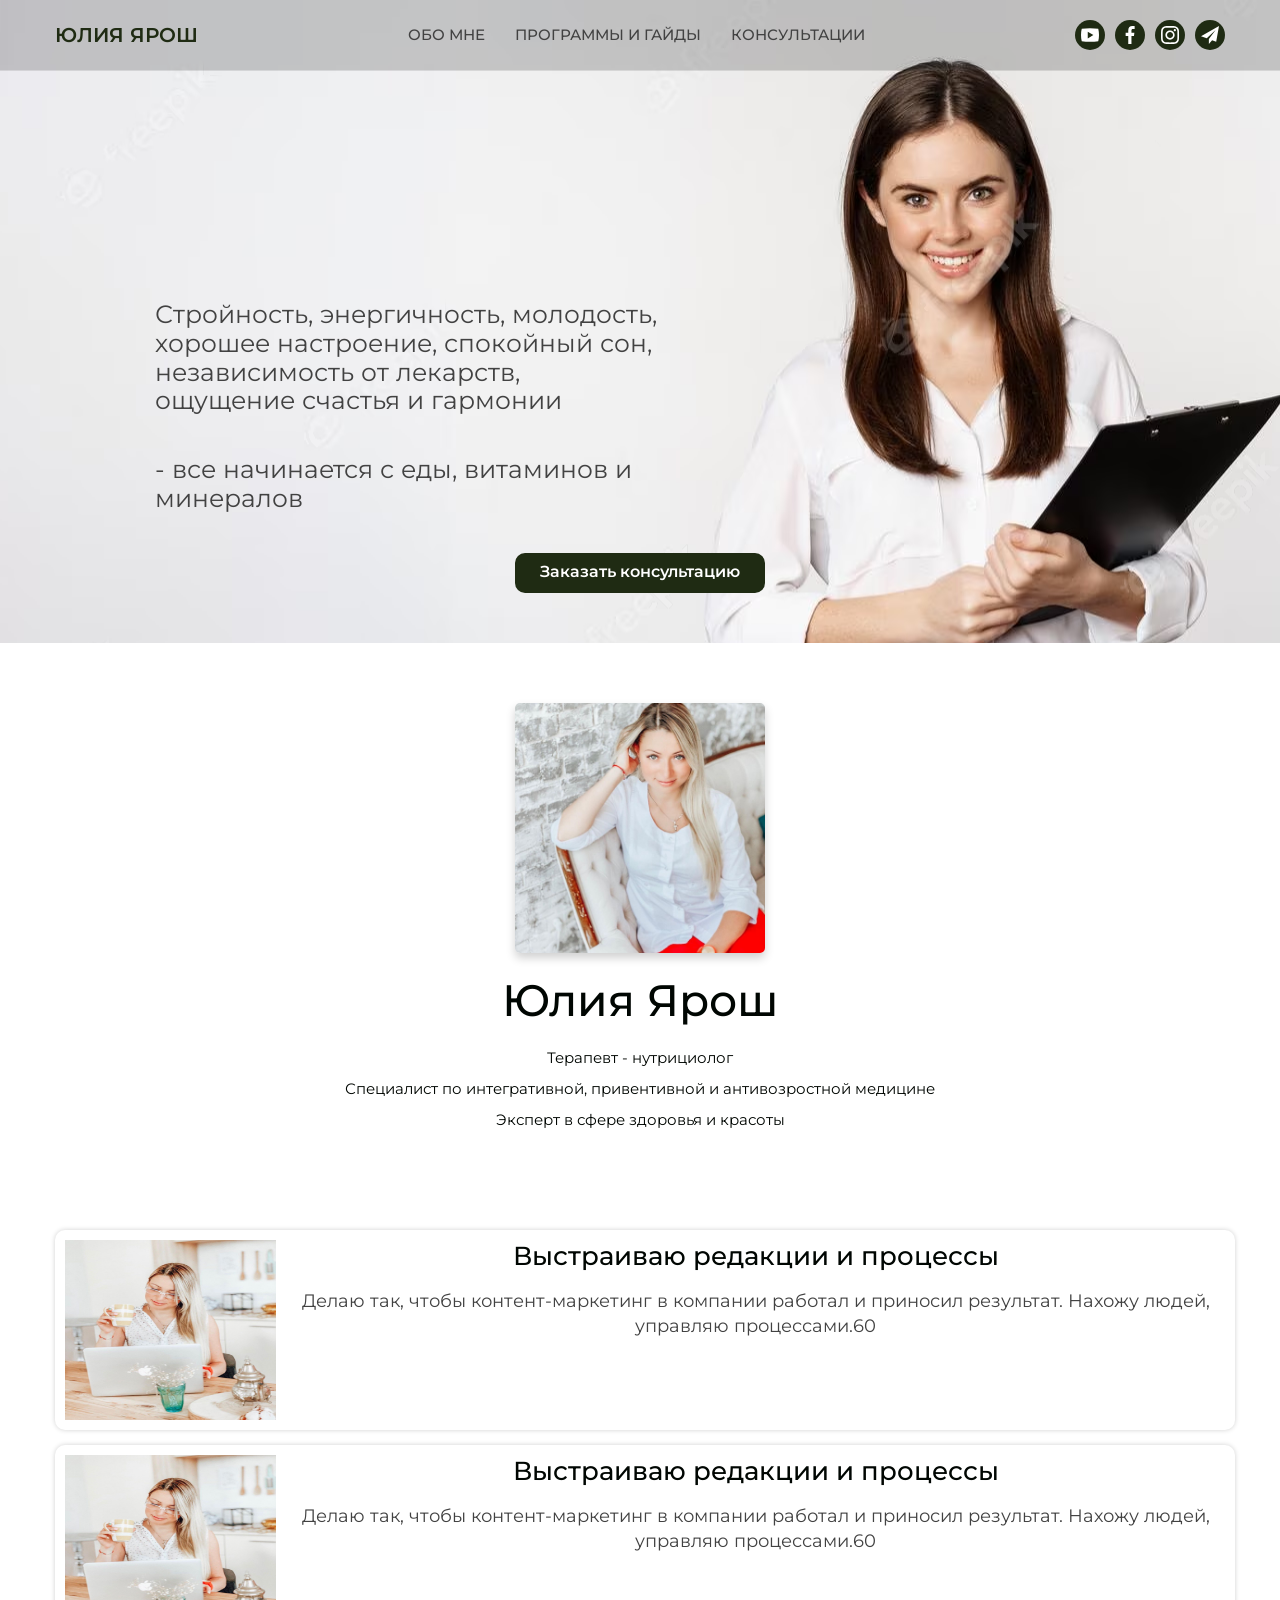
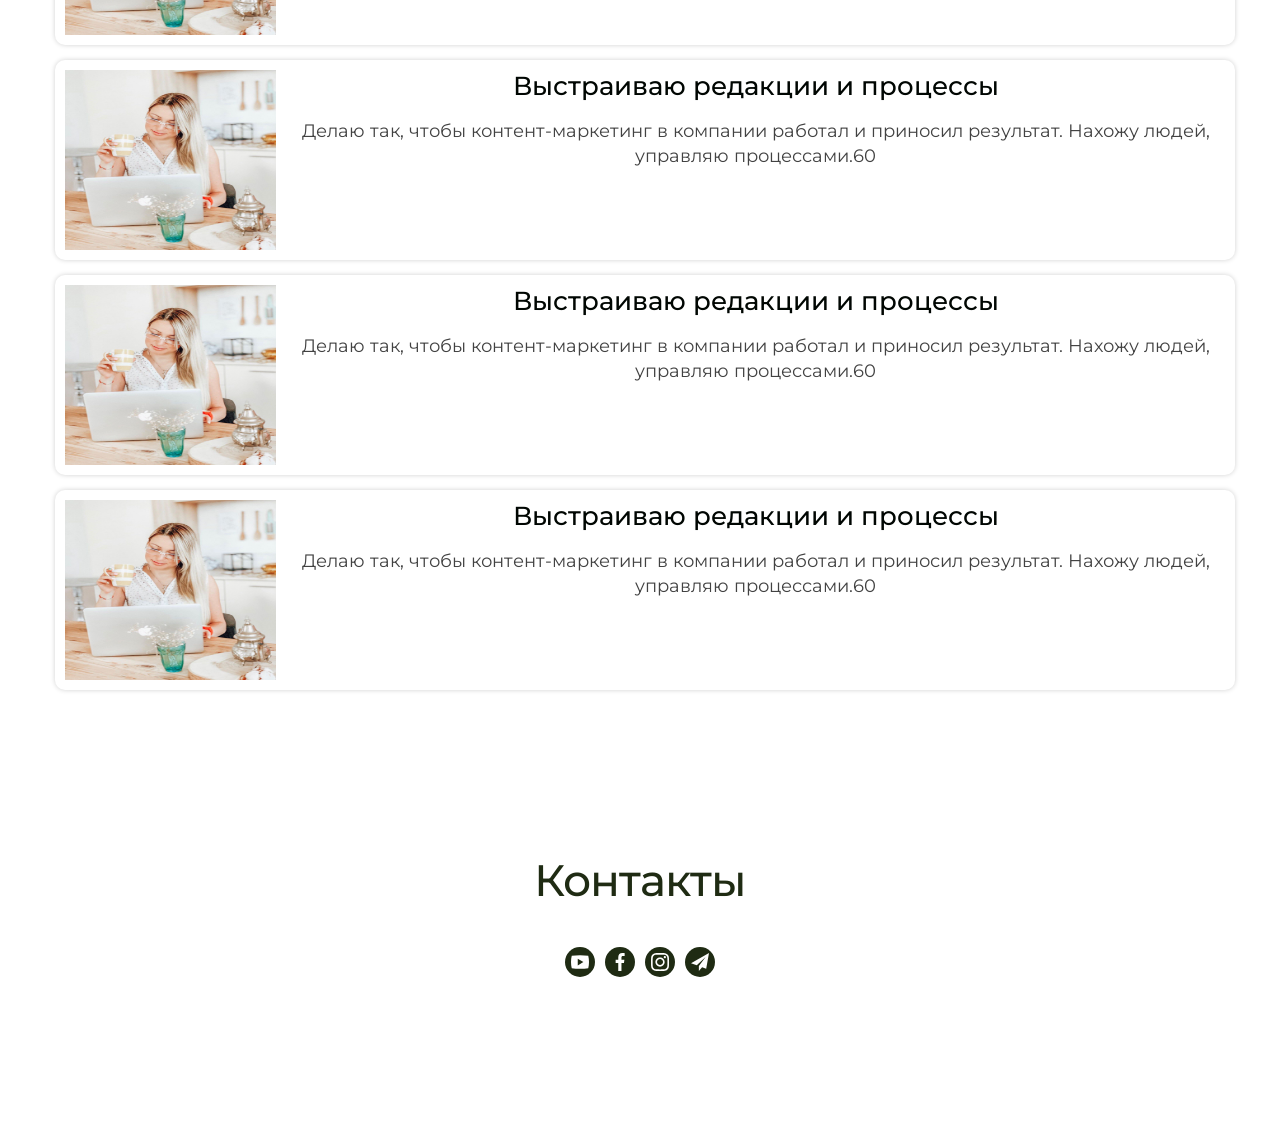
==== commit ce024d6c: "123" ====
--- a/index.html
+++ b/index.html
@@ -130,7 +130,7 @@
                 <h2 class="about_title">Юлия Ярош</h2>
                 <ul class="about_list">
                     <li class="about_item">Терапевт - нутрициолог</li>
-                    <li class="about_item">Специалист по интегративной, привентивной и антивозростной медицины</li>
+                    <li class="about_item">Специалист по интегративной, привентивной и антивозростной медицине</li>
                     <li class="about_item">Эксперт в сфере здоровья и красоты</li>
                 </ul>
                 
--- a/css/main.css
+++ b/css/main.css
@@ -193,7 +193,7 @@
 .hero {
   padding-top: 300px;
   padding-bottom: 50px;
-  background-image: url(../../images/corporate-woman-businesswoman-holding-clipboard-with-documents-in-office-smiling-at-camera-white-bac_1258-124562.avif);
+  background-image: url(../images/hero_photo.avif);
   background-position: 70% 0;
   background-repeat: no-repeat;
 }
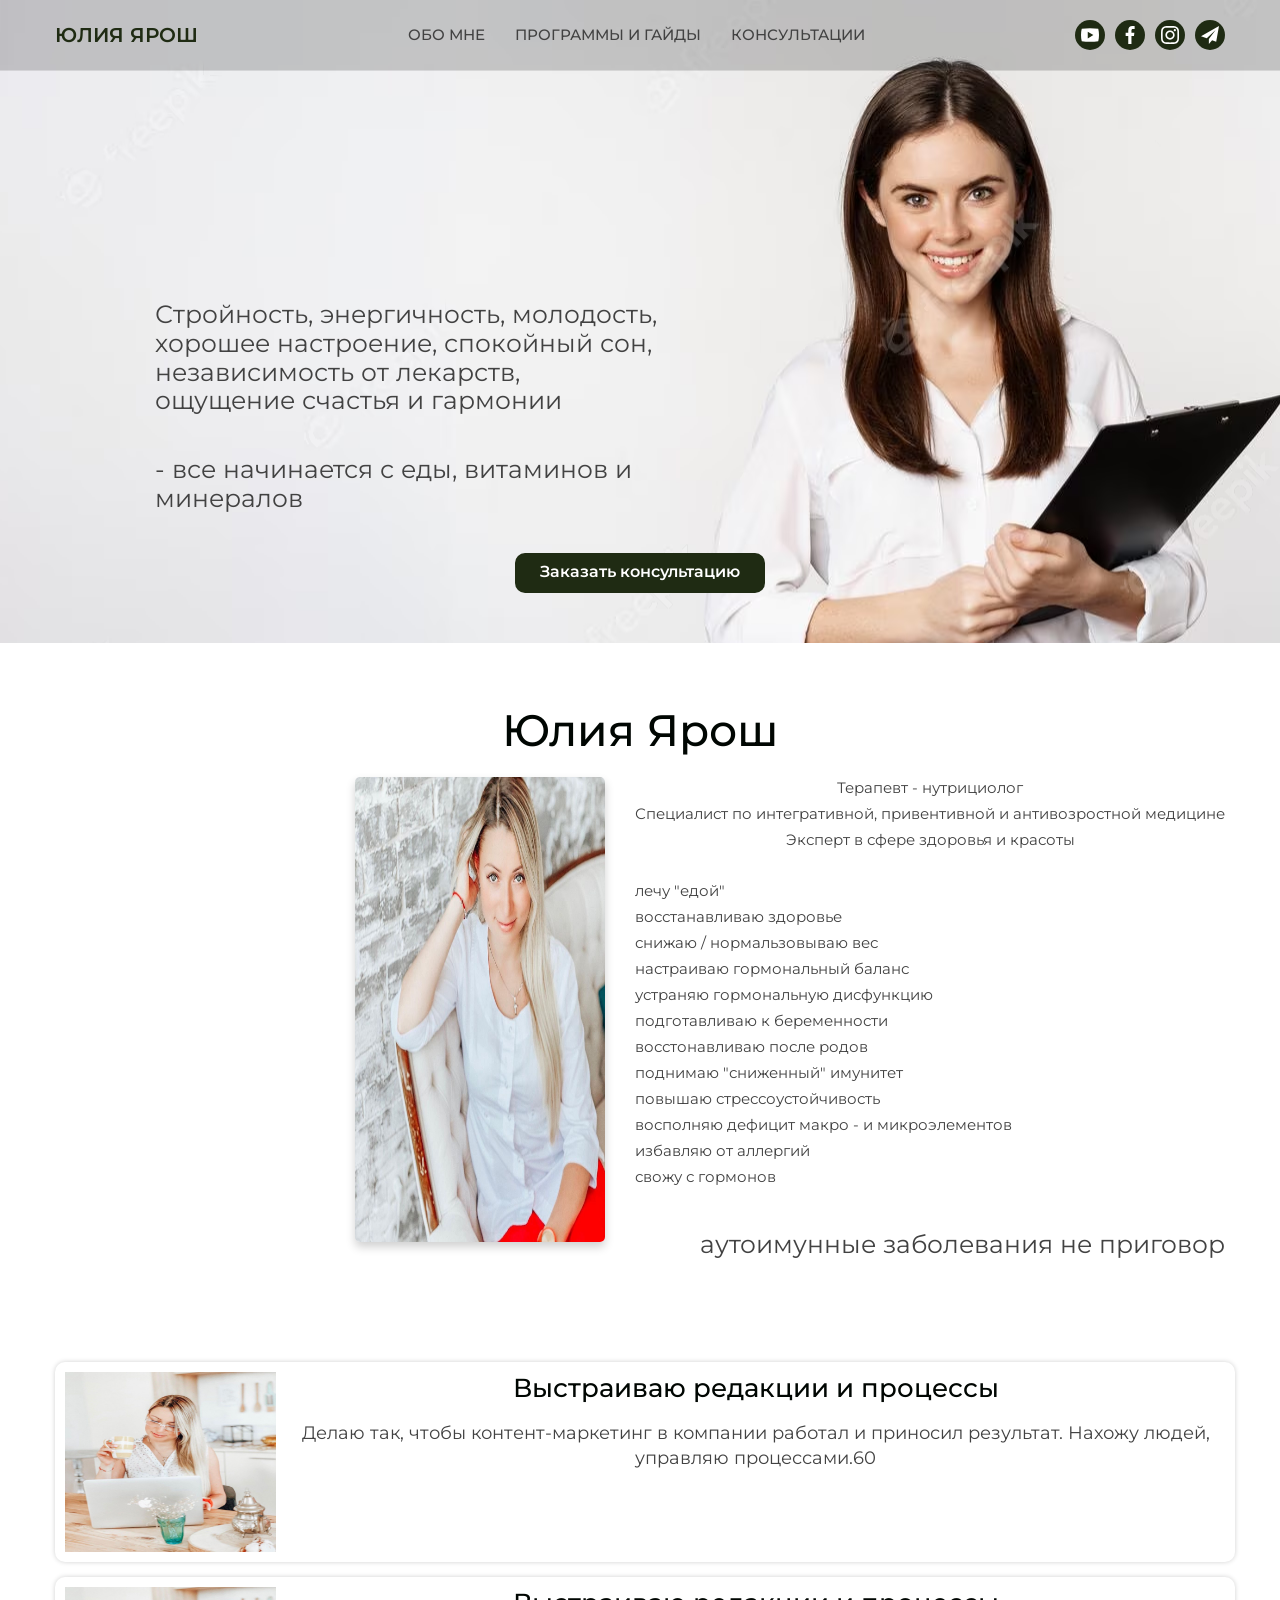
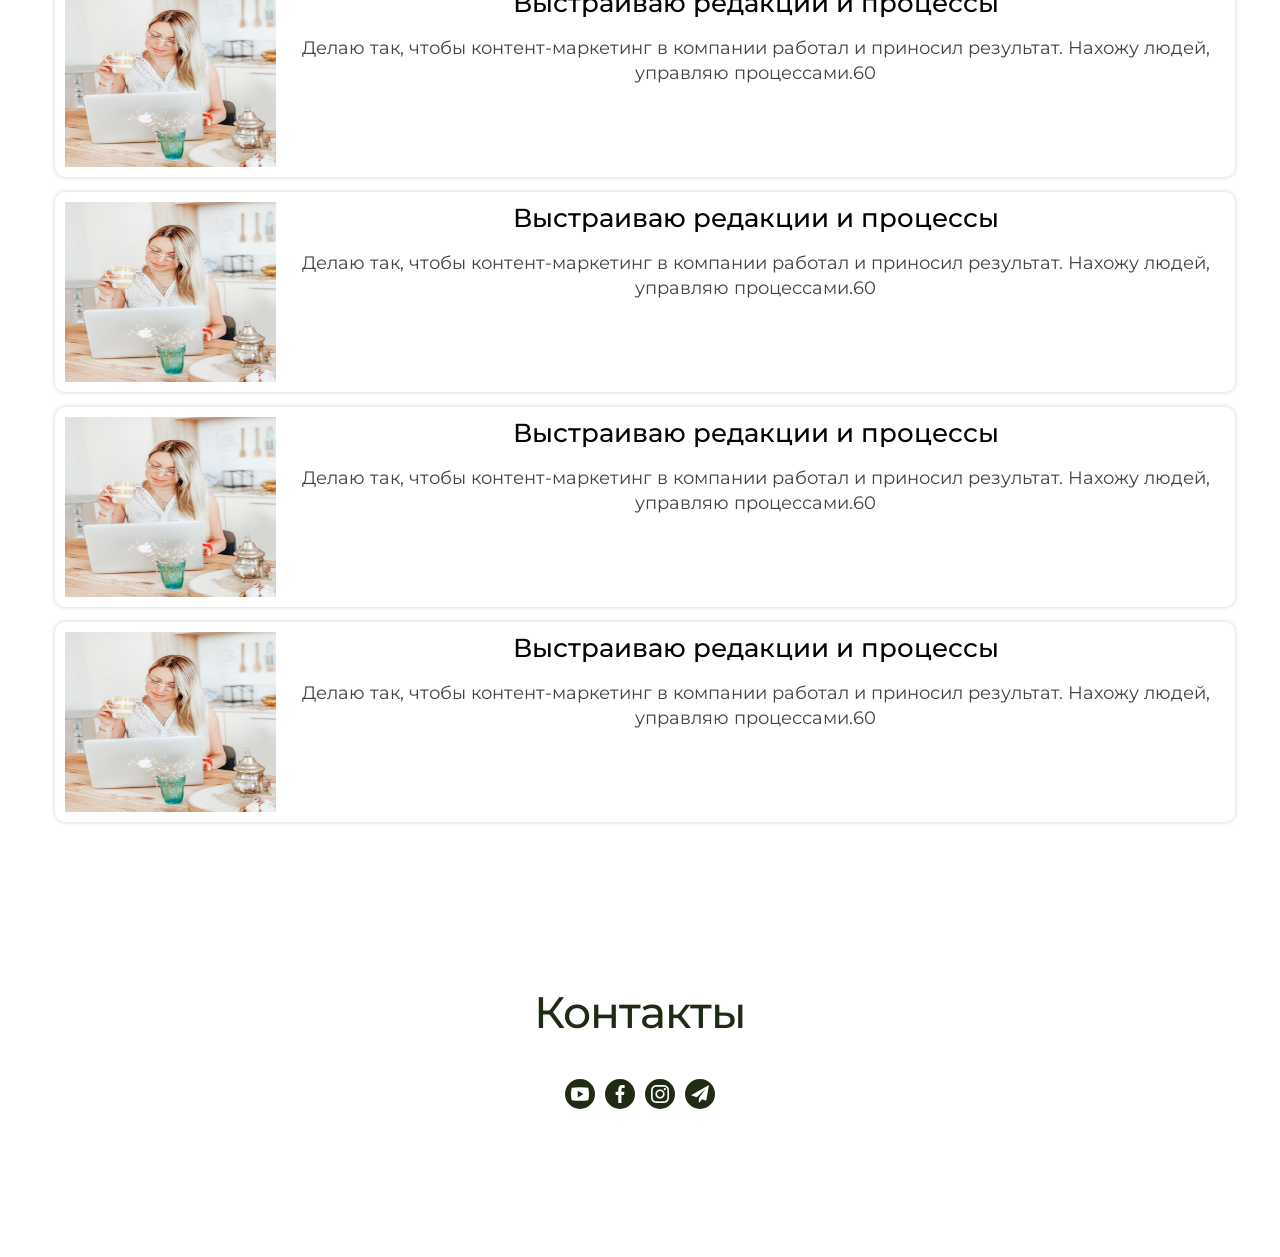
==== commit 2e56b55e: "3" ====
--- a/index.html
+++ b/index.html
@@ -125,15 +125,31 @@
         </section>
         <div class="container">
             <section class="about">
-                
+                <h2 class="about_title">Юлия Ярош</h2>
+                <div class="about_content_box">
                 <img class="about_photo" src="./images/photo_2023-08-23_21-19-19.jpg" alt="">
-                <h2 class="about_title">Юлия Ярош</h2>
+                <div class="about_text_box">
                 <ul class="about_list">
                     <li class="about_item">Терапевт - нутрициолог</li>
                     <li class="about_item">Специалист по интегративной, привентивной и антивозростной медицине</li>
                     <li class="about_item">Эксперт в сфере здоровья и красоты</li>
                 </ul>
-                
+               <ul class="about_services_list">
+                <li class="about_services_item">лечу "едой"</li>
+                <li class="about_services_item">восстанавливаю здоровье</li>
+                <li class="about_services_item">снижаю / нормальзовываю вес</li>
+                <li class="about_services_item">настраиваю гормональный баланс</li>
+                <li class="about_services_item">устраняю гормональную дисфункцию</li>
+                <li class="about_services_item">подготавливаю к беременности</li>
+                <li class="about_services_item">восстонавливаю после родов</li>
+                <li class="about_services_item">поднимаю "сниженный" имунитет</li>
+                <li class="about_services_item">повышаю стрессоустойчивость</li>
+                <li class="about_services_item">восполняю дефицит макро - и микроэлементов</li>
+                <li class="about_services_item">избавляю от аллергий</li>
+                <li class="about_services_item">свожу с гормонов</li>
+               </ul>
+               <p class="about_content_text">аутоимунные заболевания не приговор</p></div>
+                    </div>
             </section>
         </div>
         <div class="container">
--- a/css/main.css
+++ b/css/main.css
@@ -327,13 +327,6 @@
   padding-top: 60px;
 }
 
-.about_photo {
-  width: 250px;
-  border-radius: 5px;
-  box-shadow: 0px 5px 10px 0px var(--box-shadow-program);
-  margin: 0 auto 20px;
-}
-
 .about_title {
   margin-bottom: 20px;
   text-align: center;
@@ -343,14 +336,59 @@
   line-height: normal;
 }
 
+@media screen and (min-width: 768px) {
+  .about_content_box {
+    display: flex;
+  }
+}
+
+.about_photo {
+  width: 250px;
+  border-radius: 5px;
+  box-shadow: 0px 5px 10px 0px var(--box-shadow-program);
+  margin: 0 auto 20px;
+}
+@media screen and (min-width: 768px) {
+  .about_photo {
+    margin-right: 30px;
+  }
+}
+
+.about_list {
+  margin-bottom: 30px;
+}
+
 .about_item + .about_item {
-  margin-top: 10px;
+  margin-top: 5px;
 }
 
 .about_item {
-  color: var(--rgey-color);
+  color: var(--grey-color);
   text-align: center;
   font-size: 15px;
+  line-height: 140%; /* 21px */
+}
+
+.about_services_item + .about_services_item {
+  margin-top: 5px;
+}
+
+@media screen and (min-width: 768px) {
+  .about_services_list {
+    margin-bottom: 40px;
+  }
+}
+
+.about_services_item {
+  color: var(--grey-color);
+  font-size: 15px;
+  line-height: 140%; /* 21px */
+}
+
+.about_content_text {
+  color: var(--grey-color);
+  text-align: end;
+  font-size: 25px;
   line-height: 140%; /* 21px */
 }
 
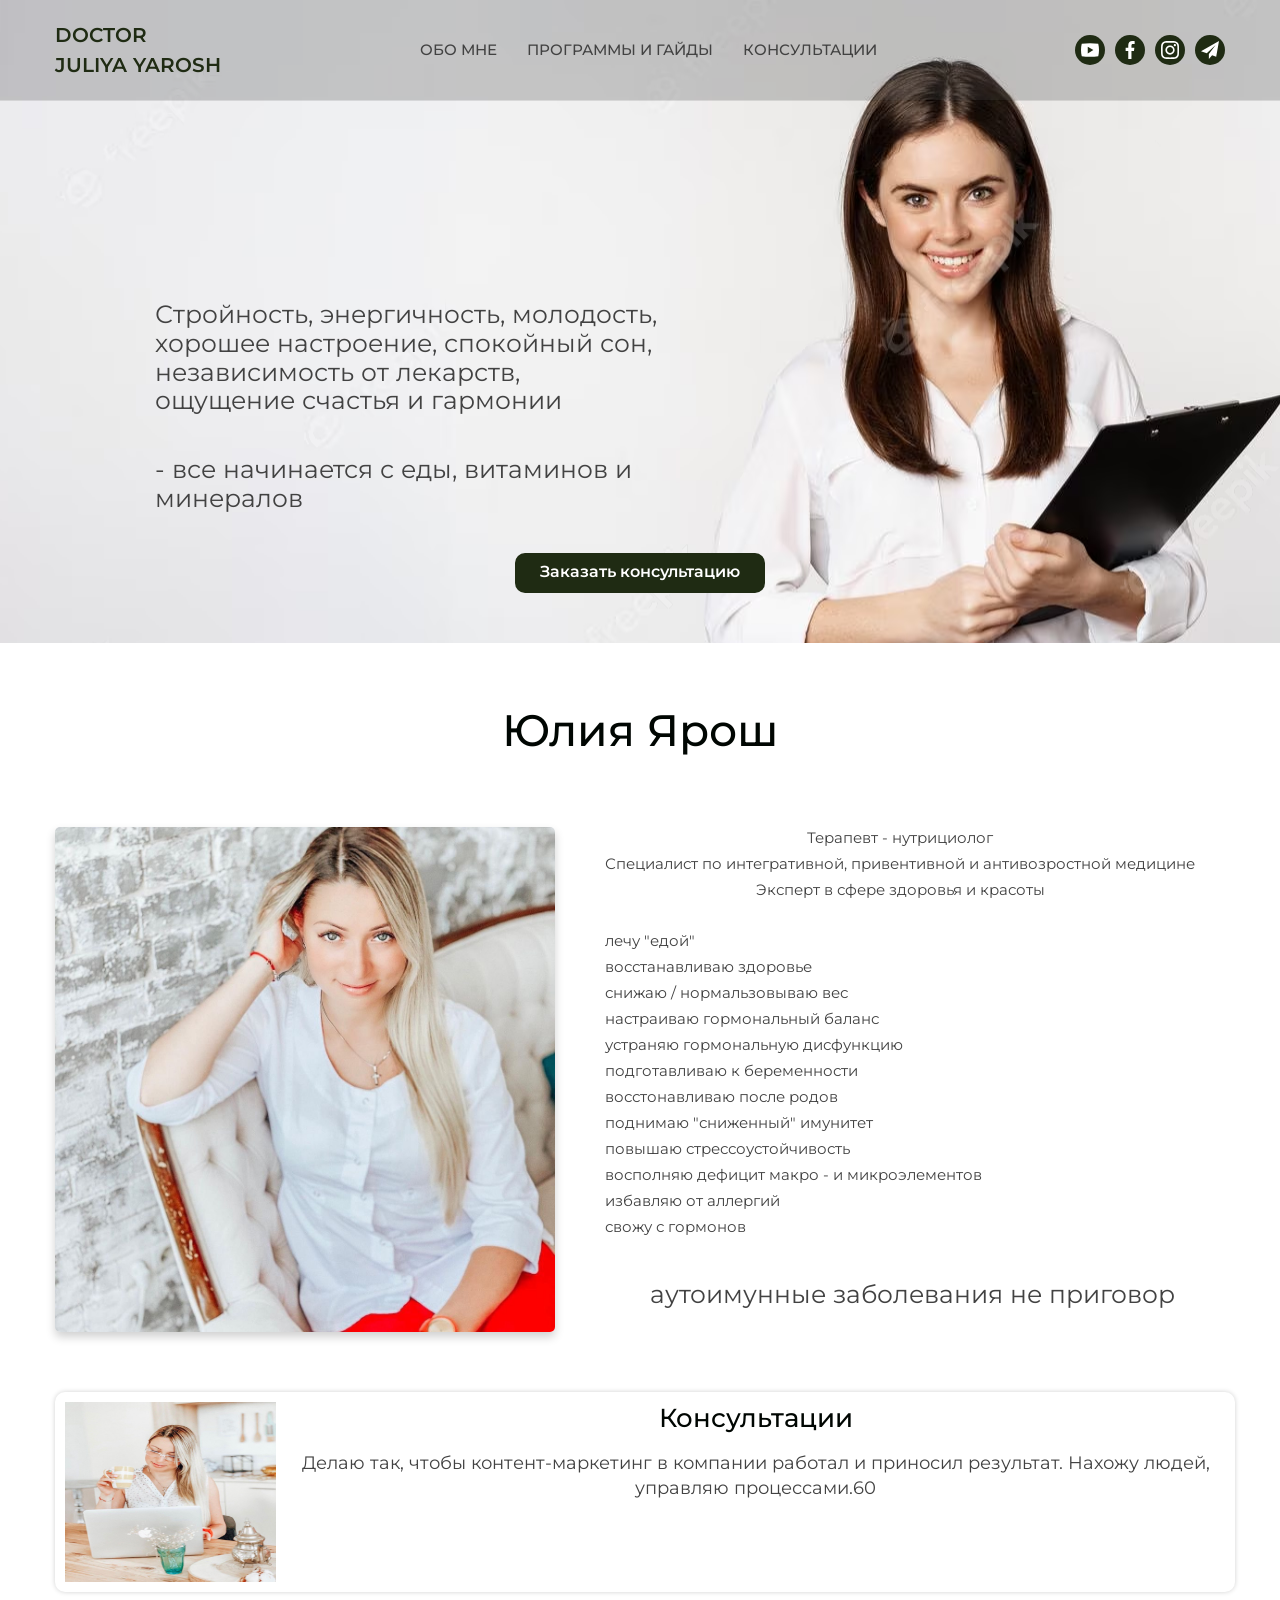
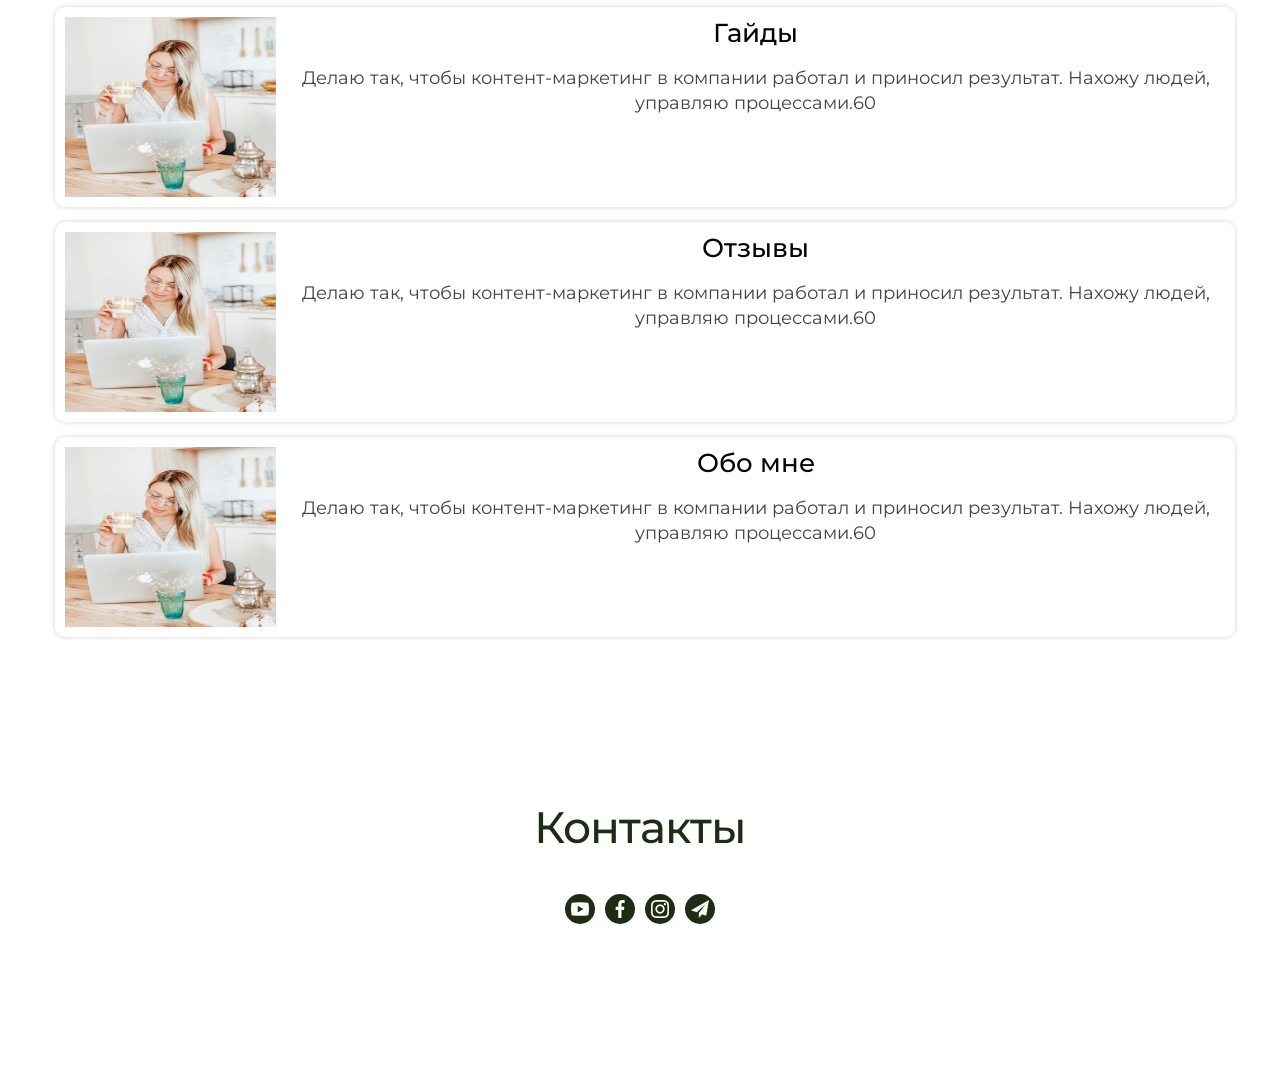
==== commit 43038d20: "13.03.25" ====
--- a/index.html
+++ b/index.html
@@ -12,15 +12,15 @@
         rel="stylesheet">
     <link rel="stylesheet" href="./css/modern-normolize.css">
     <link rel="stylesheet" href="./css/main.css">
-    <script defer src="./js/modal.js"></script>
-    <script defer src="./js/menu.js"></script>
+    <!-- <script defer src="./js/modal.js"></script>
+    <script defer src="./js/menu.js"></script> -->
 </head>
 
 <body>
     <header>
         <div class="header">
             <div class="container head_content">
-                <a class="logo" href="./index.html"> Юлия Ярош</a>
+                <a class="logo" href="./index.html"> DOCTOR <br>Juliya Yarosh</a>
                 <button class="head_mob_btn"
                 type="button"> 
                     <svg class="svg_mob_menu" width="45px" height="35px">
@@ -154,39 +154,40 @@
         </div>
         <div class="container">
              <section class="program" id="program">
-
-                <a href="">
-                <div class="main_card_program">
+              <ul>
+                <li>
+                    <a href="./consultation_page.html">
+                    <div class="main_card_program">
                     <img class="program_photo" src="./images/photo_2023-08-23_21-19-02.jpg" alt="фото доктора">
                     <div class="program_text_box">
-                    <h3 class="program_name">Выстраиваю редакции и процессы</h3>
+                    <h3 class="program_name">Консультации</h3>
                     <p class="program_text" >Делаю так, чтобы контент-маркетинг в компании работал и приносил результат. Нахожу людей, управляю процессами.60</p></div>
-                </div></a>
-                <a href="">
-                    <div class="main_card_program">
+                </div></a></li>
+                <li>
+                    <a href="./guide_page.html">
+                        <div class="main_card_program">
                         <img class="program_photo" src="./images/photo_2023-08-23_21-19-02.jpg" alt="">
                         <div class="program_text_box">
-                        <h3 class="program_name">Выстраиваю редакции и процессы</h3>
+                        <h3 class="program_name">Гайды</h3>
                         <p class="program_text" >Делаю так, чтобы контент-маркетинг в компании работал и приносил результат. Нахожу людей, управляю процессами.60</p></div>
-                    </div></a><a href="">
+                    </div></a></li>
+                <li>
+                    <a href="">
                         <div class="main_card_program">
+                        <img class="program_photo" src="./images/photo_2023-08-23_21-19-02.jpg" alt="">
+                        <div class="program_text_box">
+                        <h3 class="program_name">Отзывы</h3>
+                        <p class="program_text" >Делаю так, чтобы контент-маркетинг в компании работал и приносил результат. Нахожу людей, управляю процессами.60</p></div>
+                    </div></a></li>
+                    <li>
+                        <a href="">
+                            <div class="main_card_program">
                             <img class="program_photo" src="./images/photo_2023-08-23_21-19-02.jpg" alt="">
                             <div class="program_text_box">
-                            <h3 class="program_name">Выстраиваю редакции и процессы</h3>
+                            <h3 class="program_name">Обо мне</h3>
                             <p class="program_text" >Делаю так, чтобы контент-маркетинг в компании работал и приносил результат. Нахожу людей, управляю процессами.60</p></div>
-                        </div></a><a href="">
-                            <div class="main_card_program">
-                                <img class="program_photo" src="./images/photo_2023-08-23_21-19-02.jpg" alt="">
-                                <div class="program_text_box">
-                                <h3 class="program_name">Выстраиваю редакции и процессы</h3>
-                                <p class="program_text" >Делаю так, чтобы контент-маркетинг в компании работал и приносил результат. Нахожу людей, управляю процессами.60</p></div>
-                            </div></a><a href="">
-                                <div class="main_card_program">
-                                    <img class="program_photo" src="./images/photo_2023-08-23_21-19-02.jpg" alt="">
-                                    <div class="program_text_box">
-                                    <h3 class="program_name">Выстраиваю редакции и процессы</h3>
-                                    <p class="program_text" >Делаю так, чтобы контент-маркетинг в компании работал и приносил результат. Нахожу людей, управляю процессами.60</p></div>
-                                </div></a>
+                        </div></a></li>
+              </ul>
 
              </section>
         </div>
@@ -225,5 +226,6 @@
 </footer>
 
 </body>
-
+<script defer src="./js/modal.js"></script>
+    <script defer src="./js/menu.js"></script>
 </html>
--- a/css/main.css
+++ b/css/main.css
@@ -90,7 +90,7 @@
   --grey-color: #424242;
   --green-color: #1f2b13;
   --green-color2:#5d612e;
-  --hover-color: #d4903b;
+  --hover-color: #3c3b3a;
   --hover-color2: #a94803;
   --white-color: #ffff;
   --background-color-header: #42424241;
@@ -328,13 +328,18 @@
 }
 
 .about_title {
-  margin-bottom: 20px;
+  margin-bottom: 50px;
   text-align: center;
   color: var(--black-color);
   font-size: 44px;
   font-weight: 500;
   line-height: normal;
 }
+@media screen and (min-width: 768px) {
+  .about_title {
+    margin-bottom: 70px;
+  }
+}
 
 @media screen and (min-width: 768px) {
   .about_content_box {
@@ -343,14 +348,14 @@
 }
 
 .about_photo {
-  width: 250px;
+  width: 500px;
   border-radius: 5px;
   box-shadow: 0px 5px 10px 0px var(--box-shadow-program);
-  margin: 0 auto 20px;
 }
 @media screen and (min-width: 768px) {
   .about_photo {
-    margin-right: 30px;
+    width: 500px;
+    margin-right: 50px;
   }
 }
 
@@ -386,6 +391,7 @@
 }
 
 .about_content_text {
+  margin: 20px;
   color: var(--grey-color);
   text-align: end;
   font-size: 25px;
@@ -393,7 +399,7 @@
 }
 
 .program {
-  padding-top: 100px;
+  padding-top: 60px;
 }
 
 .main_card_program {
